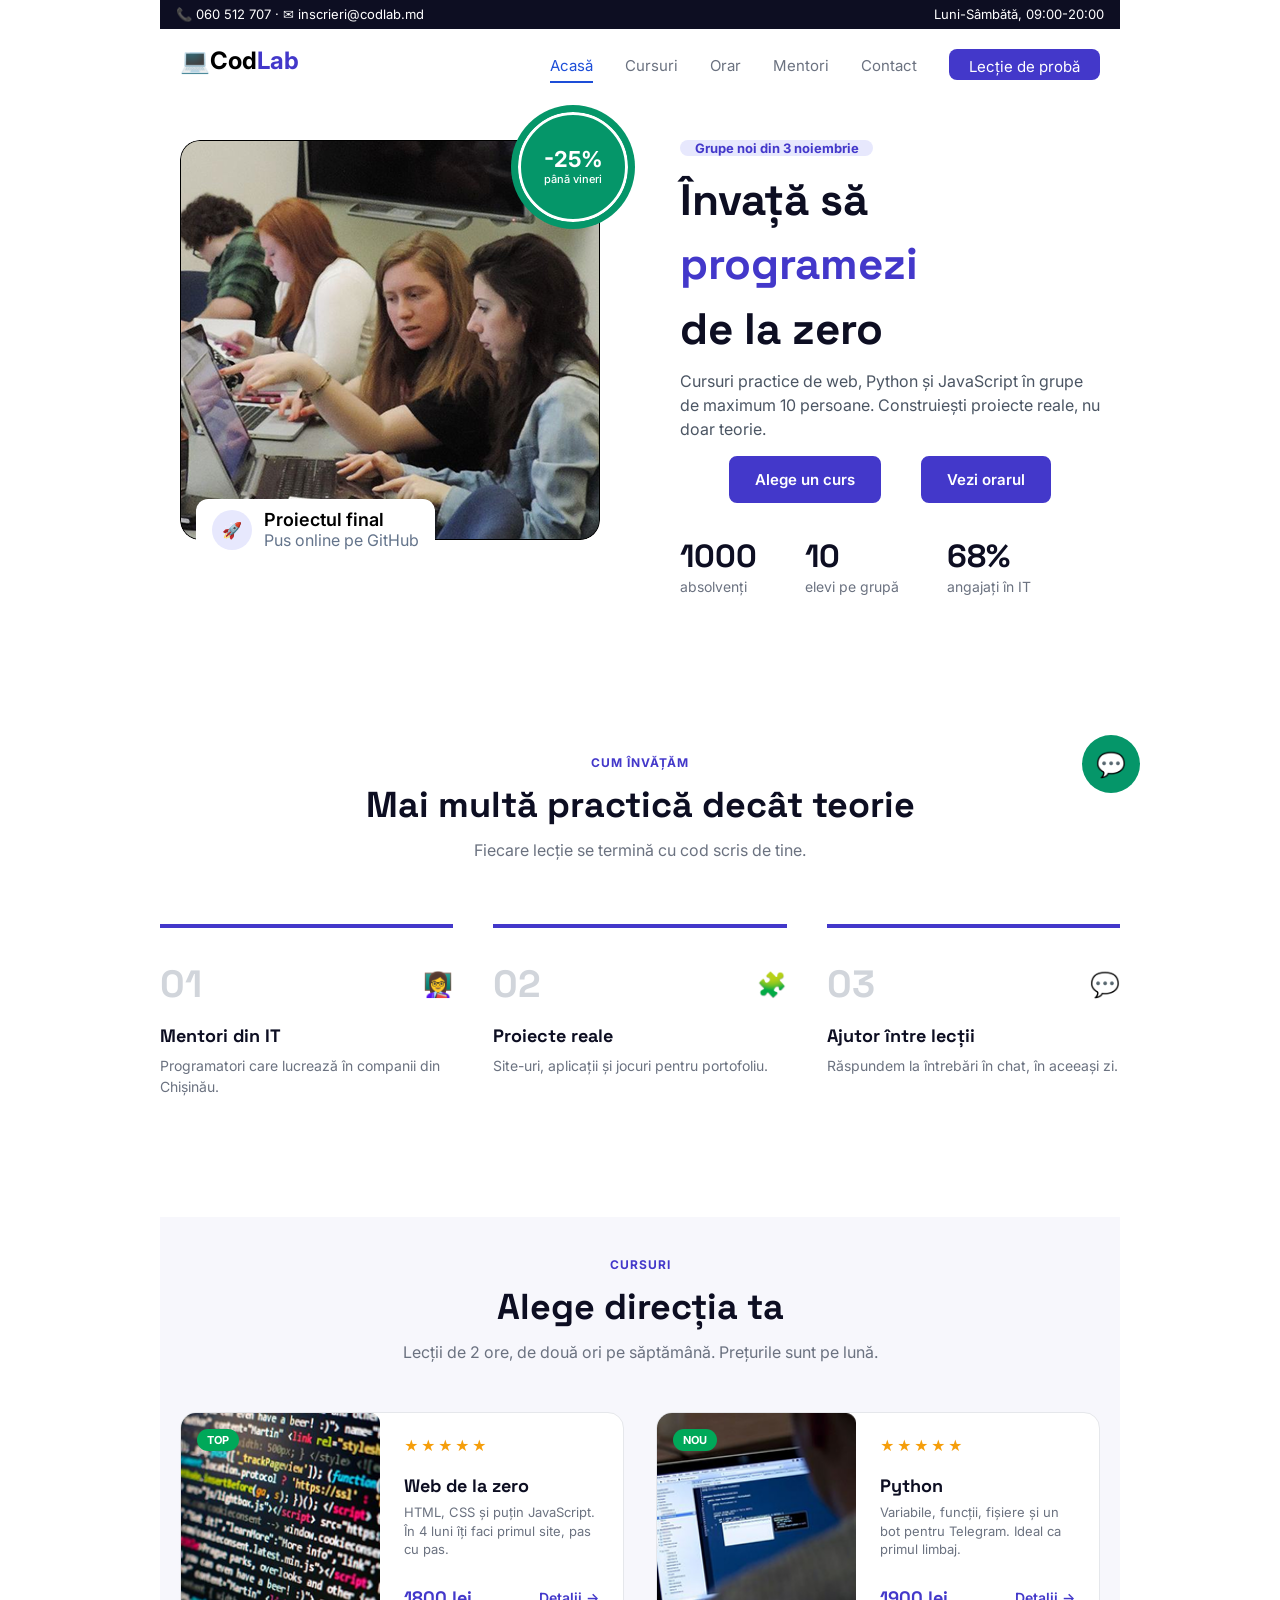
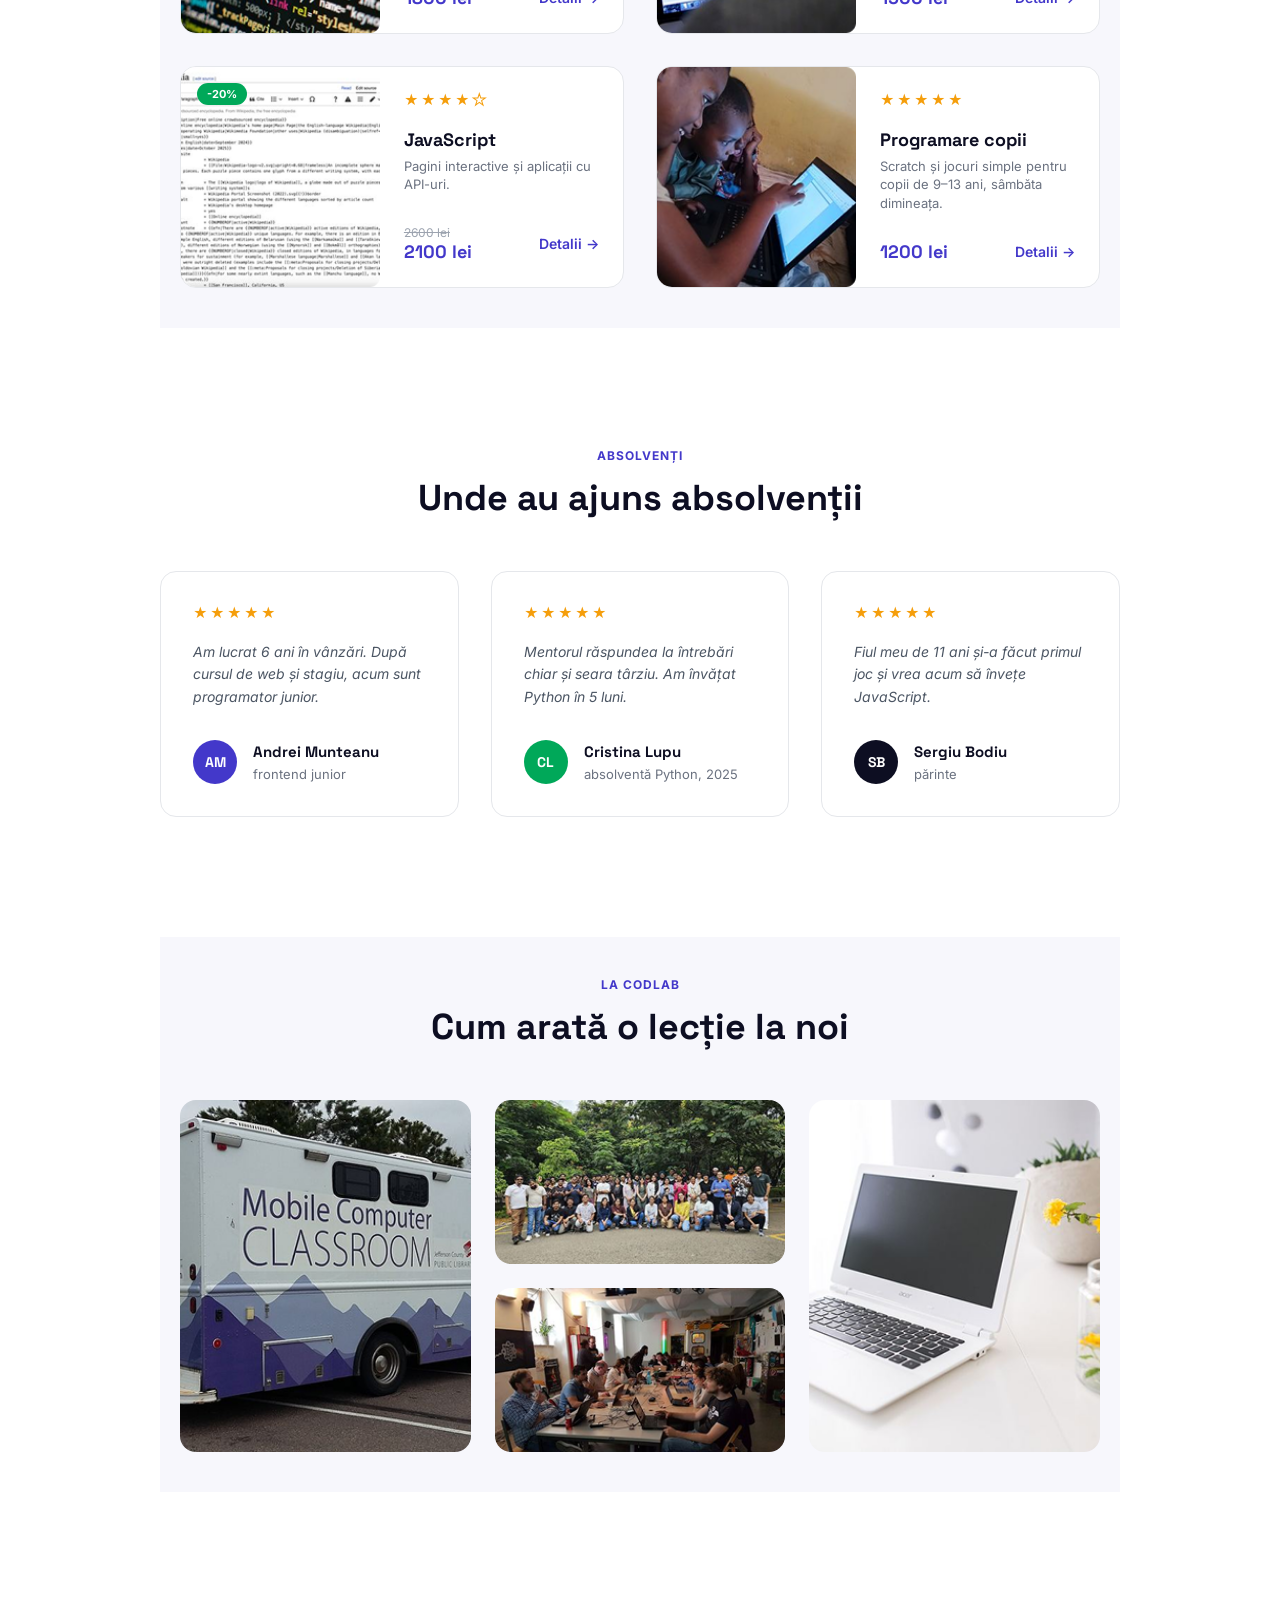
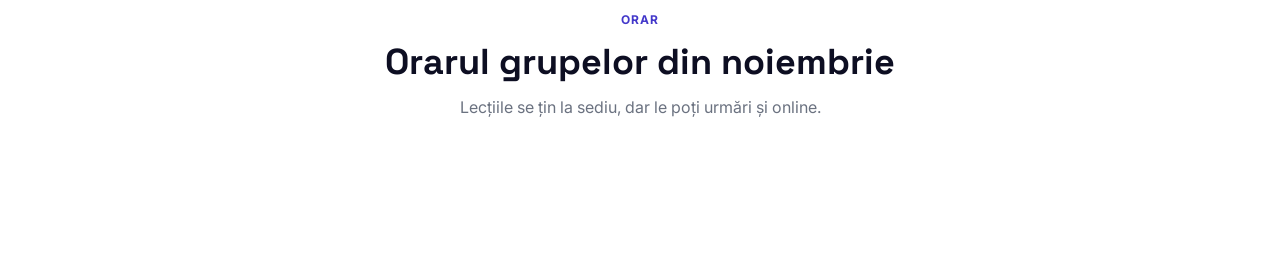
==== CodLab.html @ 455f41d4 "Adăugarea secțiunii orar și a textelor principale, stilizarea sectiunii pri atribuirea unei lățimi m" ====
<!DOCTYPE html>
<html lang="ro">

<head>
    <meta charset="UTF-8">
    <meta name="viewport" content="width=device-width, initial-scale=1.0">
    <title>CodLab</title>
    <link rel="stylesheet" href="CodLab.CSS">
    <link rel="preconnect" href="https://fonts.googleapis.com">
    <link rel="preconnect" href="https://fonts.gstatic.com" crossorigin>
    <link
        href="https://fonts.googleapis.com/css2?family=Inter:ital,opsz,wght@0,14..32,100..900;1,14..32,100..900&display=swap"
        rel="stylesheet">
        <link rel="preconnect" href="https://fonts.googleapis.com">
<link rel="preconnect" href="https://fonts.gstatic.com" crossorigin>
<link href="https://fonts.googleapis.com/css2?family=Inter:ital,opsz,wght@0,14..32,100..900;1,14..32,100..900&family=Space+Grotesk:wght@300..700&display=swap" rel="stylesheet">
</head>

<body>
    <header calss="container">
        <div class="contacts">
            <p> 📞 060 512 707 · ✉ inscrieri@codlab.md </p>
            <p> Luni-Sâmbătă, 09:00-20:00</p>
        </div>
        <nav class="navigation container">
            <h1 class="logo-text">💻Cod<span class="logo-text2">Lab</span></h1>
            <ul class="nav-bar-ul">
                <li><a href="Acast.html" class="active">Acasă</a></li>
                <li><a href="Cursuri.html">Cursuri</a></li>
                <li><a href="Orar.html">Orar</a></li>
                <li><a href="Mentori.html">Mentori</a></li>
                <li><a href="Contact.html">Contact</a></li>
                <li><a href="Lectie de proba.html" class="btn-lectie-proba">Lecție de probă</a></li>
            </ul>
        </nav>
    </header>
    <main>
        <section class="Anunț-pricipal">
            <div class="Anunț">
                <div class="partea-cu-poza">
                    <div class="pozitia-reducere">
                        <div class="cerc-alb">
                            <div class="reducere">
                                <h3>-25%</h3>
                                <p>până vineri</p>
                            </div>
                        </div>
                    </div>
                    <img src="Imagine-hero.png" alt="poză" class="imagine-hero">
                    <div class="proiect-final">
                        <div class="racheta">
                            <p>🚀</p>
                        </div>
                        <div>
                            <p class="ingrosare">Proiectul final</p>
                            <p class="putin-sur">Pus online pe GitHub</p>
                        </div>
                    </div>
                </div>
                <div class="Textul-anunțului">
                    <div class="grupe">
                        <p class="grnoi3">Grupe noi din 3 noiembrie</p>
                    </div>
                    <p class="invsp">Învață să</p> <p class="programezi">programezi</p><p class="invsp"> de la zero</p>
                    <p class="textmult">Cursuri practice de web, Python și JavaScript în
                        grupe de maximum 10 persoane. Construiești
                        proiecte reale, nu doar teorie.
                    </p>
                    <div class="butoane-de-înscriere">
                        <a href="Alege-un-curs.html" class="btn-curs">Alege un curs</a>
                        <a href="Vezi-orarul.html" class="btn-orar">Vezi orarul</a>
                    </div>
                    <ul class="lista-datelor">
                        <li class="absolvenți">
                            <strong>1000</strong>
                            <p>absolvenți</p>
                        </li>
                        <li class="elevi-pe-grupă">
                            <strong>10</strong>
                            <p>elevi pe grupă</p>
                        </li>
                        <li class="angajați-în-IT">
                            <strong>68%</strong>
                            <p>angajați în IT</p>
                        </li>
                    </ul>
                </div>
            </div>
        </section>
        <section class="sectiune-practica">
    <div class="continut-practica">
        <div class="icon-chat-container">
            <span class="icon-chat">💬</span>
        </div>
        
        <p class="eticheta-mica">CUM ÎNVĂȚĂM</p>
        <h2>Mai multă practică decât teorie</h2>
        <p class="subtitlu-practica">Fiecare lecție se termină cu cod scris de tine.</p>

        <div class="grid-pasi">
            <div class="card-pas">
                <div class="header-card">
                    <span class="numar-pas">01</span>
                    <span class="icon-pas">👩‍🏫</span>
                </div>
                <h3>Mentori din IT</h3>
                <p>Programatori care lucrează în companii din Chișinău.</p>
            </div>

            <div class="card-pas">
                <div class="header-card">
                    <span class="numar-pas">02</span>
                    <span class="icon-pas">🧩</span>
                </div>
                <h3>Proiecte reale</h3>
                <p>Site-uri, aplicații și jocuri pentru portofoliu.</p>
            </div>

            <div class="card-pas">
                <div class="header-card">
                    <span class="numar-pas">03</span>
                    <span class="icon-pas">💬</span>
                </div>
                <h3>Ajutor între lecții</h3>
                <p>Răspundem la întrebări în chat, în aceeași zi.</p>
            </div>
        </div>
    </div>
</section>
<section class="sectiune-cursuri">
    <div class="continut-cursuri">
        <p class="eticheta-mica">CURSURI</p>
        <h2>Alege direcția ta</h2>
        <p class="subtitlu-cursuri">Lecții de 2 ore, de două ori pe săptămână. Prețurile sunt pe lună.</p>

        <div class="grid-cursuri">
            <div class="card-curs">
                <div class="imagine-card">
                    <img src="Imagine Web de la zero.png" alt="Web de la zero">
                    <span class="badge top">TOP</span>
                </div>
                <div class="corp-card">
                    <div class="stele">★★★★★</div>
                    <h3>Web de la zero</h3>
                    <p>HTML, CSS și puțin JavaScript. În 4 luni îți faci primul site, pas cu pas.</p>
                    <div class="footer-card">
                        <span class="pret">1800 lei</span>
                        <a href="#" class="link-detalii">Detalii →</a>
                    </div>
                </div>
            </div>

            <div class="card-curs">
                <div class="imagine-card">
                    <img src="Imagine Python.png" alt="Python">
                    <span class="badge nou">NOU</span>
                </div>
                <div class="corp-card">
                    <div class="stele">★★★★★</div>
                    <h3>Python</h3>
                    <p>Variabile, funcții, fișiere și un bot pentru Telegram. Ideal ca primul limbaj.</p>
                    <div class="footer-card">
                        <span class="pret">1900 lei</span>
                        <a href="#" class="link-detalii">Detalii →</a>
                    </div>
                </div>
            </div>

            <div class="card-curs">
                <div class="imagine-card">
                    <img src="Imagine JavaScript.png" alt="JavaScript">
                    <span class="badge reducere">-20%</span>
                </div>
                <div class="corp-card">
                    <div class="stele"><span class="stea-plina">★★★★</span><span class="stea-goala">★</span></div>
                    <h3>JavaScript</h3>
                    <p>Pagini interactive și aplicații cu API-uri.</p>
                    <div class="footer-card">
                        <div class="pret-container">
                            <span class="pret-vechi">2600 lei</span>
                            <span class="pret">2100 lei</span>
                        </div>
                        <a href="#" class="link-detalii">Detalii →</a>
                    </div>
                </div>
            </div>

            <div class="card-curs">
                <div class="imagine-card">
                    <img src="Imagine Programare copii.png" alt="Programare copii">
                </div>
                <div class="corp-card">
                    <div class="stele">★★★★★</div>
                    <h3>Programare copii</h3>
                    <p>Scratch și jocuri simple pentru copii de 9–13 ani, sâmbăta dimineața.</p>
                    <div class="footer-card">
                        <span class="pret">1200 lei</span>
                        <a href="#" class="link-detalii">Detalii →</a>
                    </div>
                </div>
            </div>
        </div>
    </div>
</section>
<section class="sectiune-marturii">
    <div class="continut-marturii">
        <p class="eticheta-mica">ABSOLVENȚI</p>
        <h2>Unde au ajuns absolvenții</h2>

        <div class="grid-marturii">
            <div class="card-marturie">
                <div class="stele">★★★★★</div>
                <p class="text-marturie">Am lucrat 6 ani în vânzări. După cursul de web și stagiu, acum sunt programator junior.</p>
                <div class="autor-marturie">
                    <div class="avatar am">AM</div>
                    <div class="detalii-autor">
                        <h4>Andrei Munteanu</h4>
                        <span>frontend junior</span>
                    </div>
                </div>
            </div>

            <div class="card-marturie">
                <div class="stele">★★★★★</div>
                <p class="text-marturie">Mentorul răspundea la întrebări chiar și seara târziu. Am învățat Python în 5 luni.</p>
                <div class="autor-marturie">
                    <div class="avatar cl">CL</div>
                    <div class="detalii-autor">
                        <h4>Cristina Lupu</h4>
                        <span>absolventă Python, 2025</span>
                    </div>
                </div>
            </div>

            <div class="card-marturie">
                <div class="stele">★★★★★</div>
                <p class="text-marturie">Fiul meu de 11 ani și-a făcut primul joc și vrea acum să învețe JavaScript.</p>
                <div class="autor-marturie">
                    <div class="avatar sb">SB</div>
                    <div class="detalii-autor">
                        <h4>Sergiu Bodiu</h4>
                        <span>părinte</span>
                    </div>
                </div>
            </div>
        </div>
    </div>
</section>

        <section class="sectiune-galerie">
            <div class="continut-galerie">
                <p class="eticheta-mica">LA CODLAB</p>
                <h2>Cum arată o lecție la noi</h2>
                <div class="grid-galerie">
                    <div class="coloana-stanga">
                        <img src="Imagine înaltă 1x2.png" alt="Lecție la CodLab">
                    </div>

                    <div class="coloana-centru">
                        <img src="Imagine 1x1 de jos.png" alt="Elevi la curs">
                        <img src="Imagine 1x1.png" alt="Grup la CodLab">
                    </div>

                    <div class="coloana-dreapta">
                        <img src="Imagine înaltă 1x2 din dreapta.png" alt="Laptop la curs">
                    </div>

                </div>
            </div>
        </section>
<section id="orar" class="sectiune-orar">
            <div class="continut-orar">
                <p class="eticheta-mica">ORAR</p>
                <h2>Orarul grupelor din noiembrie</h2>
                <p class="subtitlu-orar">Lecțiile se țin la sediu, dar le poți urmări și online.</p>

            </div>
        </section>

    </main>
    <footer>

    </footer>
</body>

</html>
---- CodLab.CSS ----
* {
    margin: 0;
    padding: 0;
    box-sizing: border-box;
}

body {
    font-family: 'Inter', sans-serif;
    max-width: 960px;
    margin: 0 auto;
}

.contacts {
    display: flex;
    gap: 20px;
    justify-content: space-between;
    align-items: center;
    background-color: #0d0e22;
    color: #fff;
    padding: 8px 16px;
    width: 100%;
    font-family: Inter;
    font-weight: 400;
    font-style: Regular;
    font-size: 13px;
    line-height: 100%;
    letter-spacing: 0%;
}

.navigation {
    padding: 20px;
    display: flex;
    justify-content: space-between;
    width: 960;
    height: 76;
    top: 36px;
    background-color: #ffffff;

}

.logo-text {
    font-weight: 700;
    font-style: Bold;
    font-size: 24px;
    line-height: 100%;
    letter-spacing: 0%;
}

.logo-text2 {
    color: #4338CA;
}

.nav-bar-ul {
    display: flex;
    align-items: center;
    list-style: none;
    gap: 32px;
}

.nav-bar-ul a {
    text-decoration: none;
    color: #6B7280;
    position: relative;
    padding-bottom: 6px;
    font-weight: 400;
    font-style: Regular;
    font-size: 15px;
    line-height: 100%;
    letter-spacing: 0%;

}

.active {
text-decoration: underline 2px solid #1D4ED8 !important;
text-underline-offset: 10px; 
color: #1D4ED8 !important;
}

.btn-lectie-proba {
    background-color: #4338CA;
    color: #ffffff !important;
    text-decoration: none;
    font-family: 'Inter', sans-serif;
    font-weight: 500;
    font-size: 15px;
    padding: 10px 20px;
    border-radius: 8px;
    display: inline-block;
}

.btn-lectie-proba:hover {
    background-color: #ffffff;
    color: #4338CA !important;
}

.Anunț {
    display: flex;
    justify-content: center;
    gap: 80px;
    padding: 40px 20px;
}

.partea-cu-poza {
position: relative;
    width: 420px;
    height: 400px;
    flex-shrink: 0;
}

.imagine-hero {
    width: 100%;
    height: 100%;
    object-fit: cover;
    border-radius: 20px;
    display: block;
}

.pozitia-reducere {
position: absolute;
    top: -35px;
    right: -35px;
    width: 124px;
    height: 124px;
    display: flex;
    align-items: center;
    justify-content: center;
    z-index: 10;
    background-color: #059669;
    border-radius: 50%;
}

.cerc-alb {
    width: 110px;
    height: 110px;
    background-color: #059669;
    border-radius: 50%;
    border: 3px solid #ffffff;
    outline: 2px solid #059669;
    display: flex;
    align-items: center;
    justify-content: center;
}

.reducere {
    text-align: center;
    color: #ffffff;
}

.reducere h3 {
    font-size: 22px;
    font-weight: 700;
    line-height: 1;
}

.reducere p {
    font-size: 11px;
    font-weight: 500;
    margin-top: 2px;
}


.proiect-final {
    position: absolute;
    bottom: -20px;
    left: 16px;
    background-color: #ffffff;
    padding: 10px 16px;
    border-radius: 12px;
    display: flex;
    align-items: center;
    gap: 12px;
    z-index: 10;
}
.racheta{
width: 40px;
    height: 40px;
    background-color: #E7E8FD;
    border-radius: 50%;
    display: flex;
    align-items: center;
    justify-content: center;
}
.ingrosare{
    font-size: 18px;
    font-weight: 600;
}
.putin-sur{
    font-size: 16px;
    color: #64748B;
}

.grupe{
    display: flex;
    justify-content: center;
    width: 193px;
    background-color: #E7E8FD;
    border-radius: 50px;
    margin-bottom: 20px;
}
.grnoi3{
    color:#4338CA;
    font-size: 13px;
    font-weight: 700;
}

.invsp{
    font-family: 'Space Grotesk', sans-serif;
    font-size: 44px;
    font-weight: 700;
    line-height: 1.1;
    color: #0d0e22;
    margin-bottom: 16px;
}
.programezi{
    font-family: 'Space Grotesk', sans-serif;
    font-size: 44px;
    font-weight: 700;
    line-height: 1.1;
    color: #4338CA;
    margin-bottom: 16px;
}

.textmult{
    font-family: 'Inter', sans-serif;
    font-size: 16px;
    line-height: 1.5;
    color: #4B5563;
    max-width: 480px;
    margin-bottom: 15px;
}

.butoane-de-înscriere {
    display: flex;
    justify-content: center;
    gap: 40px;
    margin-bottom: 15px;
}

.btn-curs{
    display: inline-flex;
    align-items: center;
    justify-content: center;
    padding: 12px 24px;
    border-radius: 8px;
    font-family: 'Inter', sans-serif;
    font-weight: 600;
    font-size: 15px;
    text-decoration: none;
    transition: 0.2s;
    background-color: #4338CA;
    color: #ffffff;
    border: 2px solid #4338CA;
}

.btn-curs:hover {
    background-color: #ffffff;
    color: #4338CA !important;
    border: 2px solid #4338CA !important;
}

.btn-orar{
    display: inline-flex;
    align-items: center;
    justify-content: center;
    padding: 12px 24px;
    border-radius: 8px;
    font-family: 'Inter', sans-serif;
    font-weight: 600;
    font-size: 15px;
    text-decoration: none;
    transition: 0.2s;
    background-color: #4338CA;
    color: #ffffff;
    border: 2px solid #4338CA;
}

.btn-orar:hover {
    background-color: #ffffff;
    color: #4338CA !important;
    border: 2px solid #4338CA !important;
}

.lista-datelor {
    display: flex;
    list-style: none;
    gap: 48px;
    padding: 0;
    margin-top: 36px;
}

.lista-datelor li {
    display: flex;
    flex-direction: column;
}

.lista-datelor strong {
    font-family: 'Space Grotesk', sans-serif;
    font-size: 32px;
    font-weight: 700;
    color: #0d0e22;
    line-height: 1.1;
    margin-bottom: 4px;
}

.lista-datelor p {
    font-family: 'Inter', sans-serif;
    font-size: 14px;
    color: #6B7280;
    margin: 0;
}

.sectiune-practica {
    max-width: 960px;
    margin: 80px auto;
    padding: 50px 60px;
    background-color: #ffffff;
    border-radius: 24px;
    border: 1px solid #E5E7EB;
    position: relative;
}

.continut-practica {
    text-align: center;
    position: relative;
}

.icon-chat-container {
    position: absolute;
    top: -20px;
    right: -20px;
    width: 58px;
    height: 58px;
    background-color: #059669;
    border-radius: 50%;
    display: flex;
    align-items: center;
    justify-content: center;
}

.icon-chat {
    font-size: 24px;
    color: #ffffff;
}

.eticheta-mica {
    font-family: 'Inter', sans-serif;
    font-size: 12px;
    font-weight: 700;
    color: #4338CA;
    letter-spacing: 1px;
    margin-bottom: 12px;
}

.sectiune-practica h2 {
    font-family: 'Space Grotesk', sans-serif;
    font-size: 36px;
    font-weight: 700;
    color: #0D0E22;
    margin-bottom: 12px;
    
}

.sectiune-practica {
    max-width: 960px;
    margin: 80px auto;
    padding: 40px 0;
    background-color: transparent;
    border: none;
    box-shadow: none;
    position: relative;
}

.grid-pasi {
    display: grid;
    grid-template-columns: repeat(3, 1fr);
    gap: 40px;
    text-align: left;
}

.card-pas {
    display: flex;
    flex-direction: column;
}

.header-card {
    display: flex;
    align-items: center;
    justify-content: space-between;
    margin-bottom: 16px;
    border-top: 2px solid #4338CA;
    padding-top: 20px;
}

.numar-pas {
    font-family: 'Space Grotesk', sans-serif;
    font-size: 38px;
    font-weight: 700;
    color: #D1D5DB;
}

.icon-pas {
    font-size: 24px;
}

.card-pas h3 {
    font-family: 'Space Grotesk', sans-serif;
    font-size: 18px;
    font-weight: 700;
    color: #0D0E22;
    margin-bottom: 8px;
}

.card-pas p {
    font-family: 'Inter', sans-serif;
    font-size: 14px;
    line-height: 1.5;
    color: #6B7280;
    margin: 0;
}

.subtitlu-practica {
    font-family: 'Inter', sans-serif;
    font-size: 16px;
    color: #6B7280;
    margin-bottom: 64px;
}

.header-card {
    display: flex;
    align-items: center;
    justify-content: space-between;
    margin-bottom: 16px;
    border-top: 4px solid #4338CA;
    padding-top: 32px;
}

.sectiune-cursuri {
    max-width: 960px;
    margin: 80px auto;
    padding: 40px 0;
    background-color: #F7F7FC;
}

.continut-cursuri {
    text-align: center;
}

.eticheta-mica {
    font-family: 'Inter', sans-serif;
    font-size: 12px;
    font-weight: 700;
    color: #4338CA;
    letter-spacing: 1px;
    margin-bottom: 12px;
}

.sectiune-cursuri h2 {
    font-family: 'Space Grotesk', sans-serif;
    font-size: 36px;
    font-weight: 700;
    color: #0D0E22;
    margin-bottom: 12px;
}

.subtitlu-cursuri {
    font-family: 'Inter', sans-serif;
    font-size: 16px;
    color: #6B7280;
    margin-bottom: 50px;
}

.grid-cursuri {
    display: grid;
    grid-template-columns: repeat(2, 1fr);
    gap: 32px;
    text-align: left;
    padding: 0 20px;
}

.card-curs {
    background-color: #ffffff;
    border-radius: 16px;
    border: 1px solid #E5E7EB;
    overflow: hidden;
    display: flex;
    flex-direction: row;
}

.imagine-card {
    position: relative;
    width: 45%;
    min-height: 100%;
}

.imagine-card img {
    width: 100%;
    height: 100%;
    object-fit: cover;
    display: block;
}

.badge {
    position: absolute;
    top: 16px;
    left: 16px;
    color: #ffffff;
    font-size: 11px;
    font-weight: 700;
    padding: 4px 10px;
    border-radius: 50px;
}

.badge.top,
.badge.nou,
.badge.reducere {
    background-color: #00A859;
}

.corp-card {
    padding: 24px;
    display: flex;
    flex-direction: column;
    flex: 1;
    justify-content: space-between;
}

.stele {
    color: #F59E0B;
    font-size: 13px;
    margin-bottom: 6px;
    letter-spacing: 2px;
}

.stea-plina {
    color: #F59E0B;
}

.stea-goala {
    color: #D1D5DB;
    color: transparent;
    -webkit-text-stroke: 1px #F59E0B;
}

.card-curs h3 {
    font-family: 'Space Grotesk', sans-serif;
    font-size: 18px;
    font-weight: 700;
    color: #0D0E22;
    margin-bottom: 6px;
}

.card-curs p {
    font-family: 'Inter', sans-serif;
    font-size: 13px;
    line-height: 1.4;
    color: #6B7280;
    margin-bottom: 16px;
}

.footer-card {
    display: flex;
    align-items: center;
    justify-content: space-between;
    margin-top: auto;
}

.pret {
    font-family: 'Space Grotesk', sans-serif;
    font-size: 18px;
    font-weight: 700;
    color: #4338CA;
}

.pret-container {
    display: flex;
    flex-direction: column;
}

.pret-vechi {
    font-family: 'Inter', sans-serif;
    font-size: 12px;
    color: #9CA3AF;
    text-decoration: line-through;
}

.link-detalii {
    font-family: 'Inter', sans-serif;
    font-size: 14px;
    font-weight: 600;
    color: #4338CA;
    text-decoration: none;
    transition: 0.2s;
}

.link-detalii:hover {
    text-decoration: underline;
}

.sectiune-marturii {
    max-width: 960px;
    margin: 80px auto;
    padding: 40px 0;
}
.continut-marturii {
    text-align: center;
}

.eticheta-mica {
    font-family: 'Inter', sans-serif;
    font-size: 12px;
    font-weight: 700;
    color: #4338CA;
    letter-spacing: 1px;
    margin-bottom: 12px;
}

.sectiune-marturii h2 {
    font-family: 'Space Grotesk', sans-serif;
    font-size: 36px;
    font-weight: 700;
    color: #0D0E22;
    margin-bottom: 50px;
}

.grid-marturii {
    display: grid;
    grid-template-columns: repeat(3, 1fr);
    gap: 32px;
    text-align: left;
}

.card-marturie {
    background-color: #ffffff;
    border-radius: 16px;
    border: 1px solid #E5E7EB;
    padding: 32px;
    display: flex;
    flex-direction: column;
    justify-content: space-between;
}

.stele {
    font-size: 14px;
    margin-bottom: 20px;
    letter-spacing: 2px;
}

.text-marturie {
    font-family: 'Inter', sans-serif;
    font-size: 14px;
    line-height: 1.6;
    color: #4B5563;
    font-style: italic;
    margin-bottom: 32px;
    flex: 1;
}

.autor-marturie {
    display: flex;
    align-items: center;
    gap: 16px;
}

.avatar {
    width: 44px;
    height: 44px;
    border-radius: 50%;
    display: flex;
    align-items: center;
    justify-content: center;
    color: #ffffff;
    font-family: 'Space Grotesk', sans-serif;
    font-weight: 700;
    font-size: 14px;
}

.avatar.am {
    background-color: #4338CA;
}

.avatar.cl {
    background-color: #00A859;
}

.avatar.sb {
    background-color: #0D0E22;
}

.detalii-autor h4 {
    font-family: 'Space Grotesk', sans-serif;
    font-size: 15px;
    font-weight: 700;
    color: #0D0E22;
    margin-bottom: 2px;
}

.detalii-autor span {
    font-family: 'Inter', sans-serif;
    font-size: 13px;
    color: #6B7280;
}

.sectiune-galerie {
    max-width: 960px;
    margin: 80px auto;
    padding: 40px 0;
    background-color: #F7F7FC;
}

.continut-galerie {
    text-align: center;
    margin: auto 20px;
}

.eticheta-mica {
    font-family: 'Inter', sans-serif;
    font-size: 12px;
    font-weight: 700;
    color: #4338CA;
    letter-spacing: 1px;
    margin-bottom: 12px;
}

.sectiune-galerie h2 {
    font-family: 'Space Grotesk', sans-serif;
    font-size: 36px;
    font-weight: 700;
    color: #0D0E22;
    margin-bottom: 50px;
}

.grid-galerie {
    display: grid;
    grid-template-columns: repeat(3, 1fr);
    gap: 24px;
}

.coloana-stanga,
.coloana-dreapta {
    display: flex;
    flex-direction: column;
}

.coloana-stanga img,
.coloana-dreapta img {
    width: 100%;
    height: 100%;
    object-fit: cover;
    border-radius: 16px;
}

.coloana-centru {
    display: flex;
    flex-direction: column;
    gap: 24px;
}

.coloana-centru img {
    width: 100%;
    object-fit: cover;
    border-radius: 16px;
}

.sectiune-orar {
    max-width: 960px;
    margin: 80px auto;
    padding: 40px 0;
}
.continut-orar {
    text-align: center;
}

.eticheta-mica {
    font-family: 'Inter', sans-serif;
    font-size: 12px;
    font-weight: 700;
    color: #4338CA;
    letter-spacing: 1px;
    margin-bottom: 12px;
}

.sectiune-orar h2 {
    font-family: 'Space Grotesk', sans-serif;
    font-size: 36px;
    font-weight: 700;
    color: #0D0E22;
    margin-bottom: 12px;
}

.subtitlu-orar {
    font-family: 'Inter', sans-serif;
    font-size: 16px;
    color: #6B7280;
    margin-bottom: 40px;
}
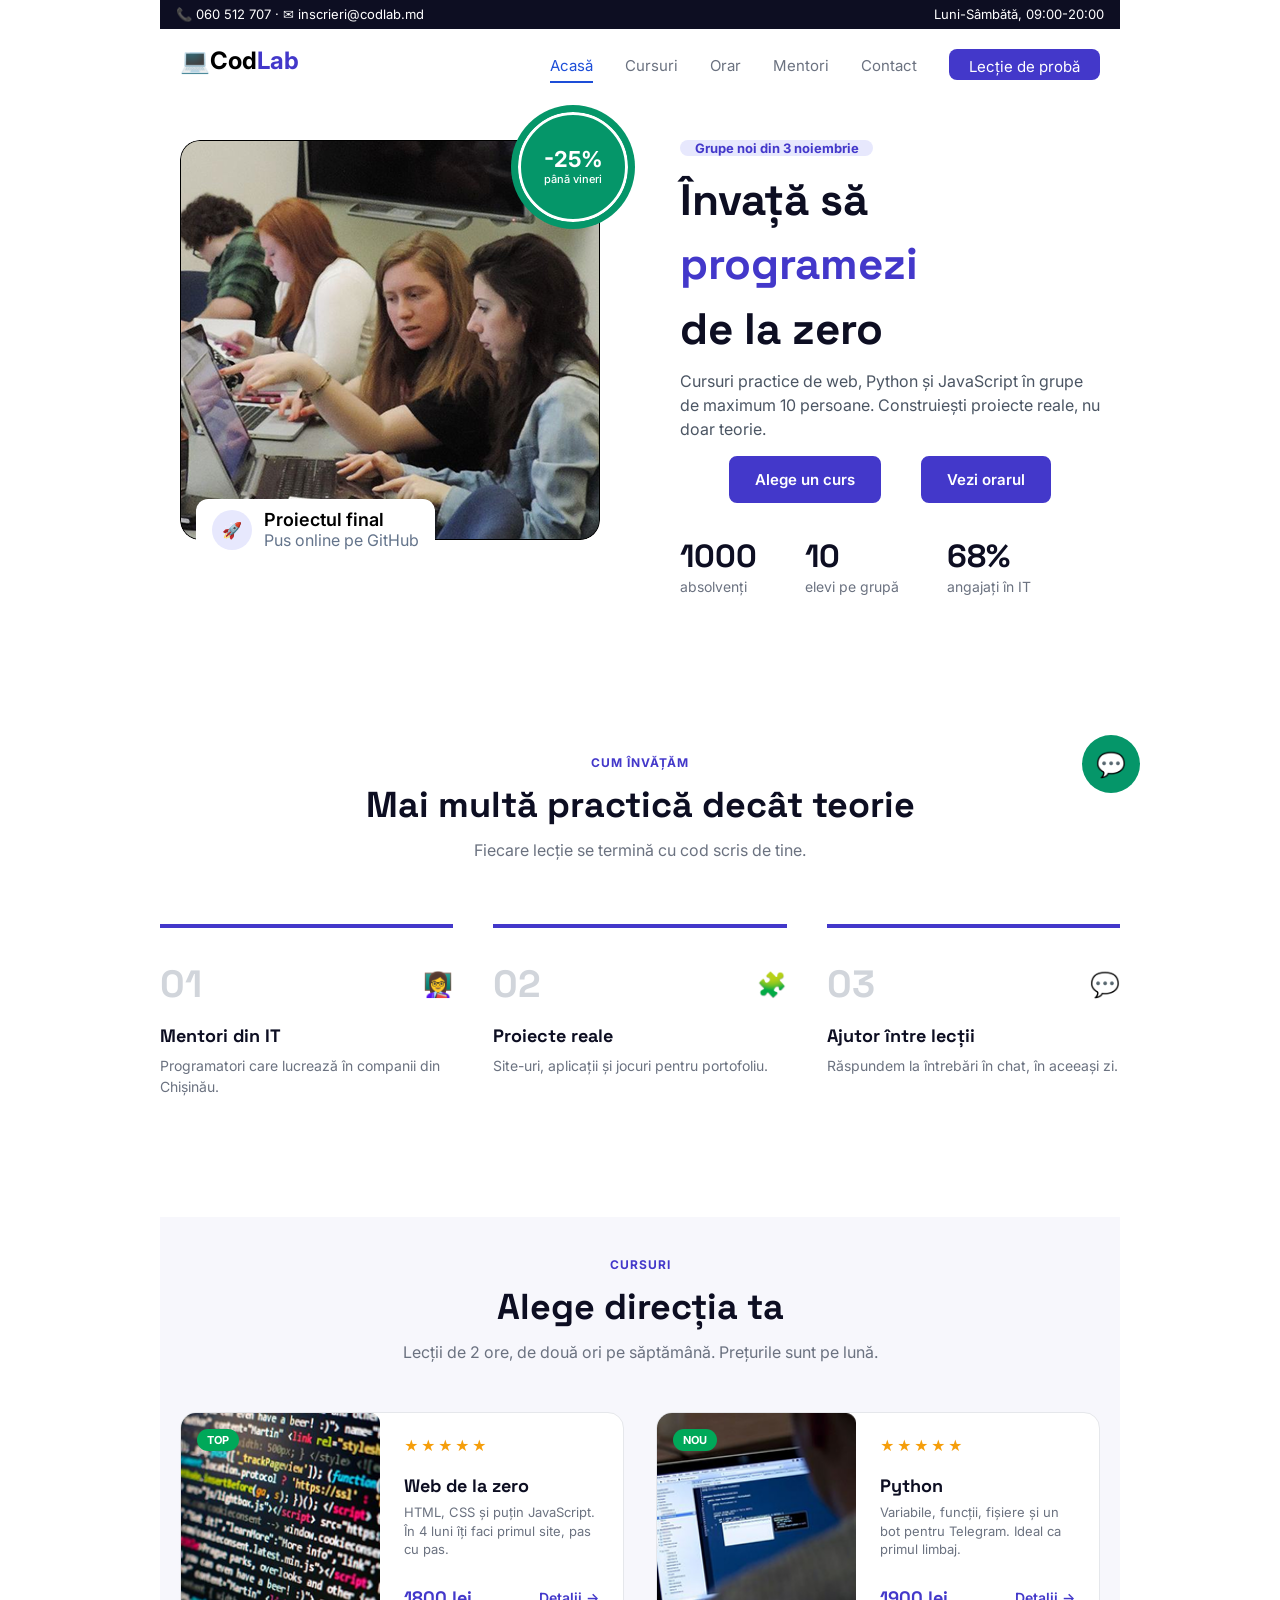
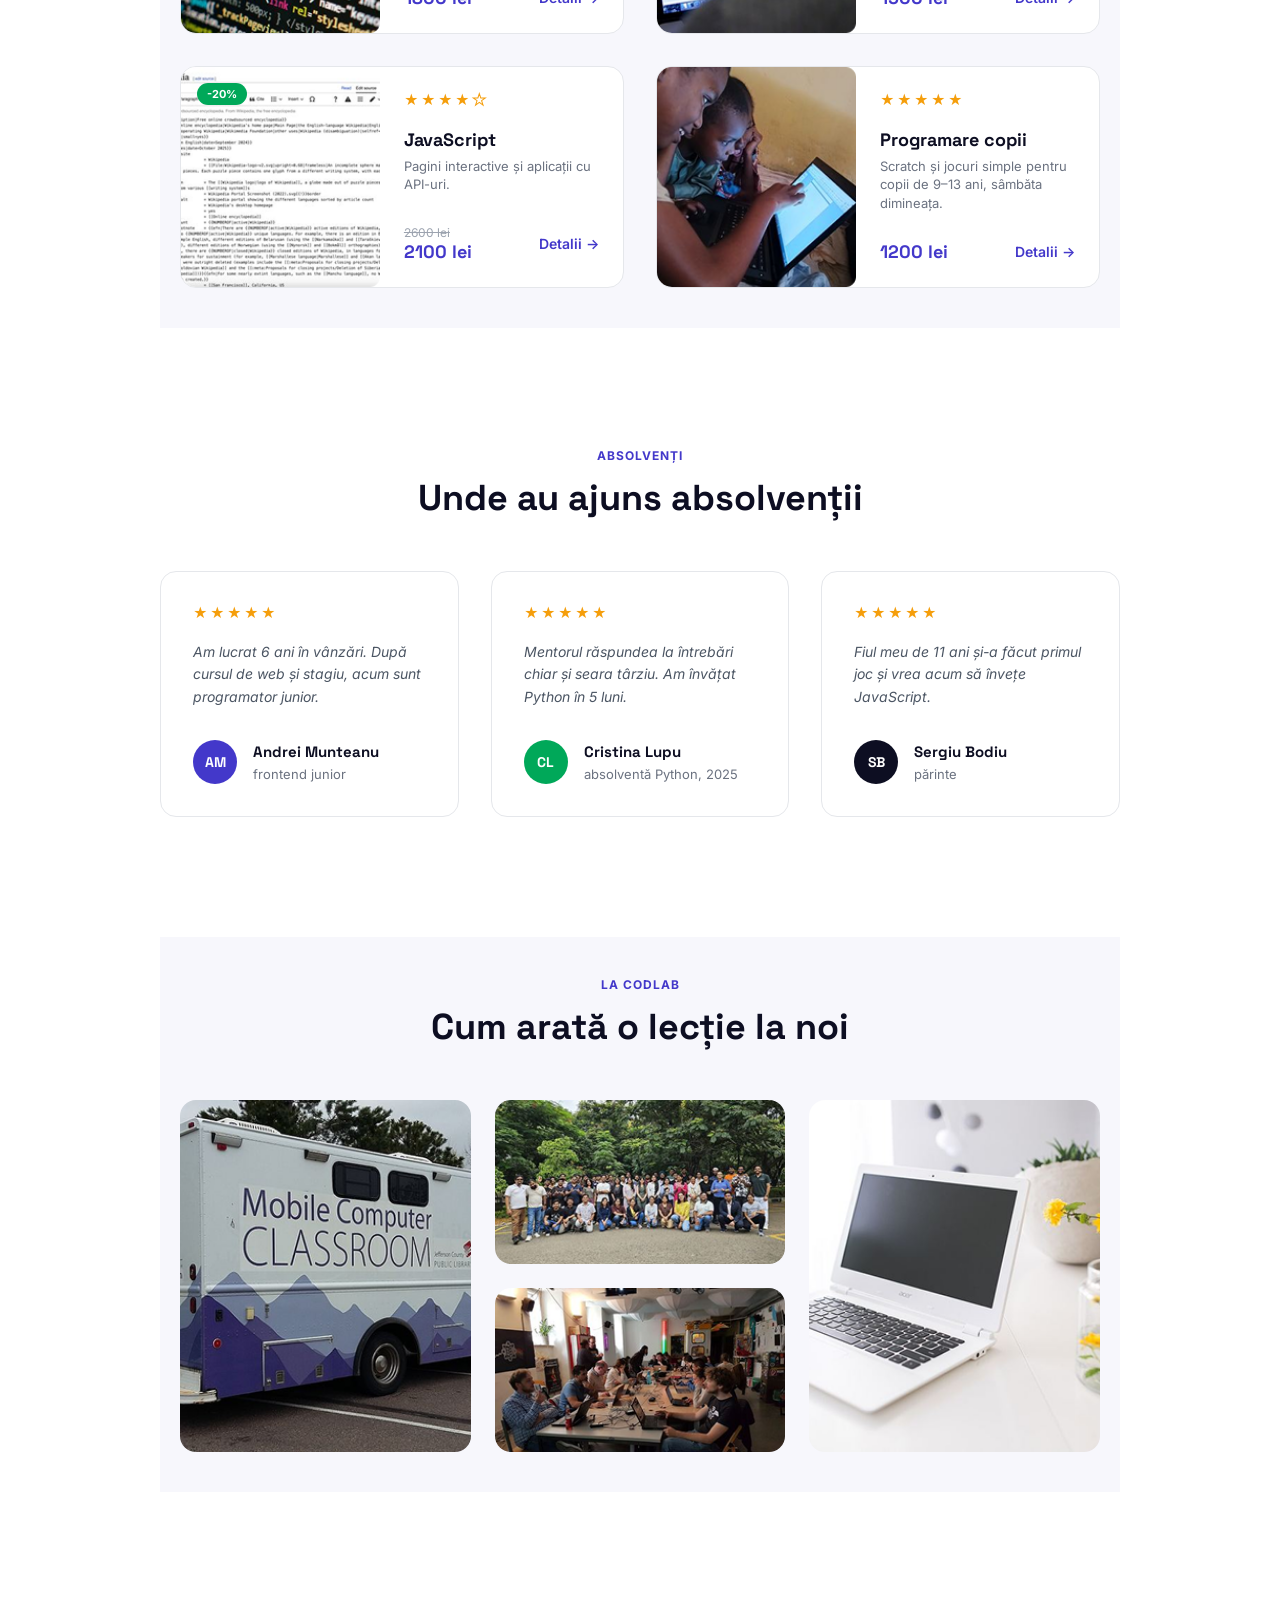
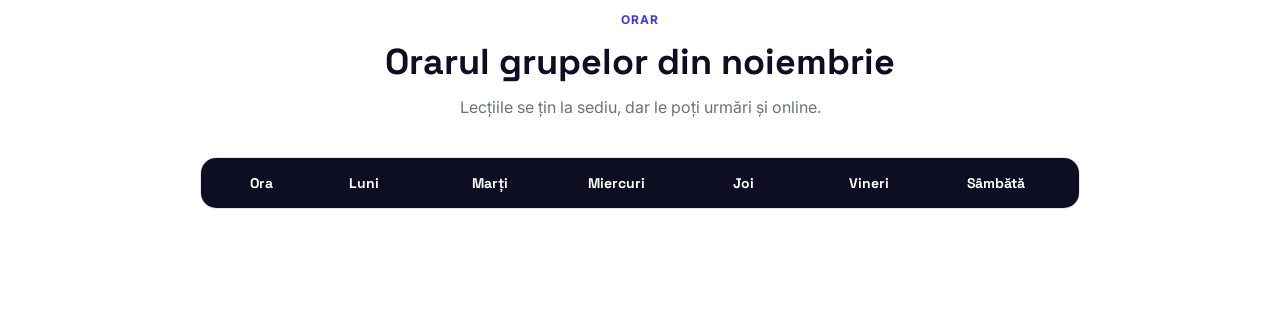
==== commit b9ac2fd5: "Crearea primei linii din tabel, cu toate Zilele, setarea lățimii tabelului, distanța marginii de sus" ====
--- a/CodLab.html
+++ b/CodLab.html
@@ -273,7 +273,16 @@
                 <p class="eticheta-mica">ORAR</p>
                 <h2>Orarul grupelor din noiembrie</h2>
                 <p class="subtitlu-orar">Lecțiile se țin la sediu, dar le poți urmări și online.</p>
-
+                <div class="tabel-orar">
+                    <div class="tabel-header">
+                        <span>Ora</span>
+                        <span>Luni</span>
+                        <span>Marți</span>
+                        <span>Miercuri</span>
+                        <span>Joi</span>
+                        <span>Vineri</span>
+                        <span>Sâmbătă</span>
+                    </div>
             </div>
         </section>
 
--- a/CodLab.CSS
+++ b/CodLab.CSS
@@ -792,4 +792,24 @@
     font-size: 16px;
     color: #6B7280;
     margin-bottom: 40px;
+}
+
+.tabel-orar {
+    width: 880px;
+    margin: 0 auto;
+    border-radius: 16px;
+    border: 1px solid #E5E7EB;
+    overflow: hidden;
+}
+
+.tabel-header {
+    display: grid;
+    grid-template-columns: 80px repeat(6, 1fr);
+    background-color: #0D0E22;
+    color: #ffffff;
+    font-family: 'Space Grotesk', sans-serif;
+    font-size: 14px;
+    font-weight: 700;
+    padding: 16px 20px;
+    align-items: center;
 }
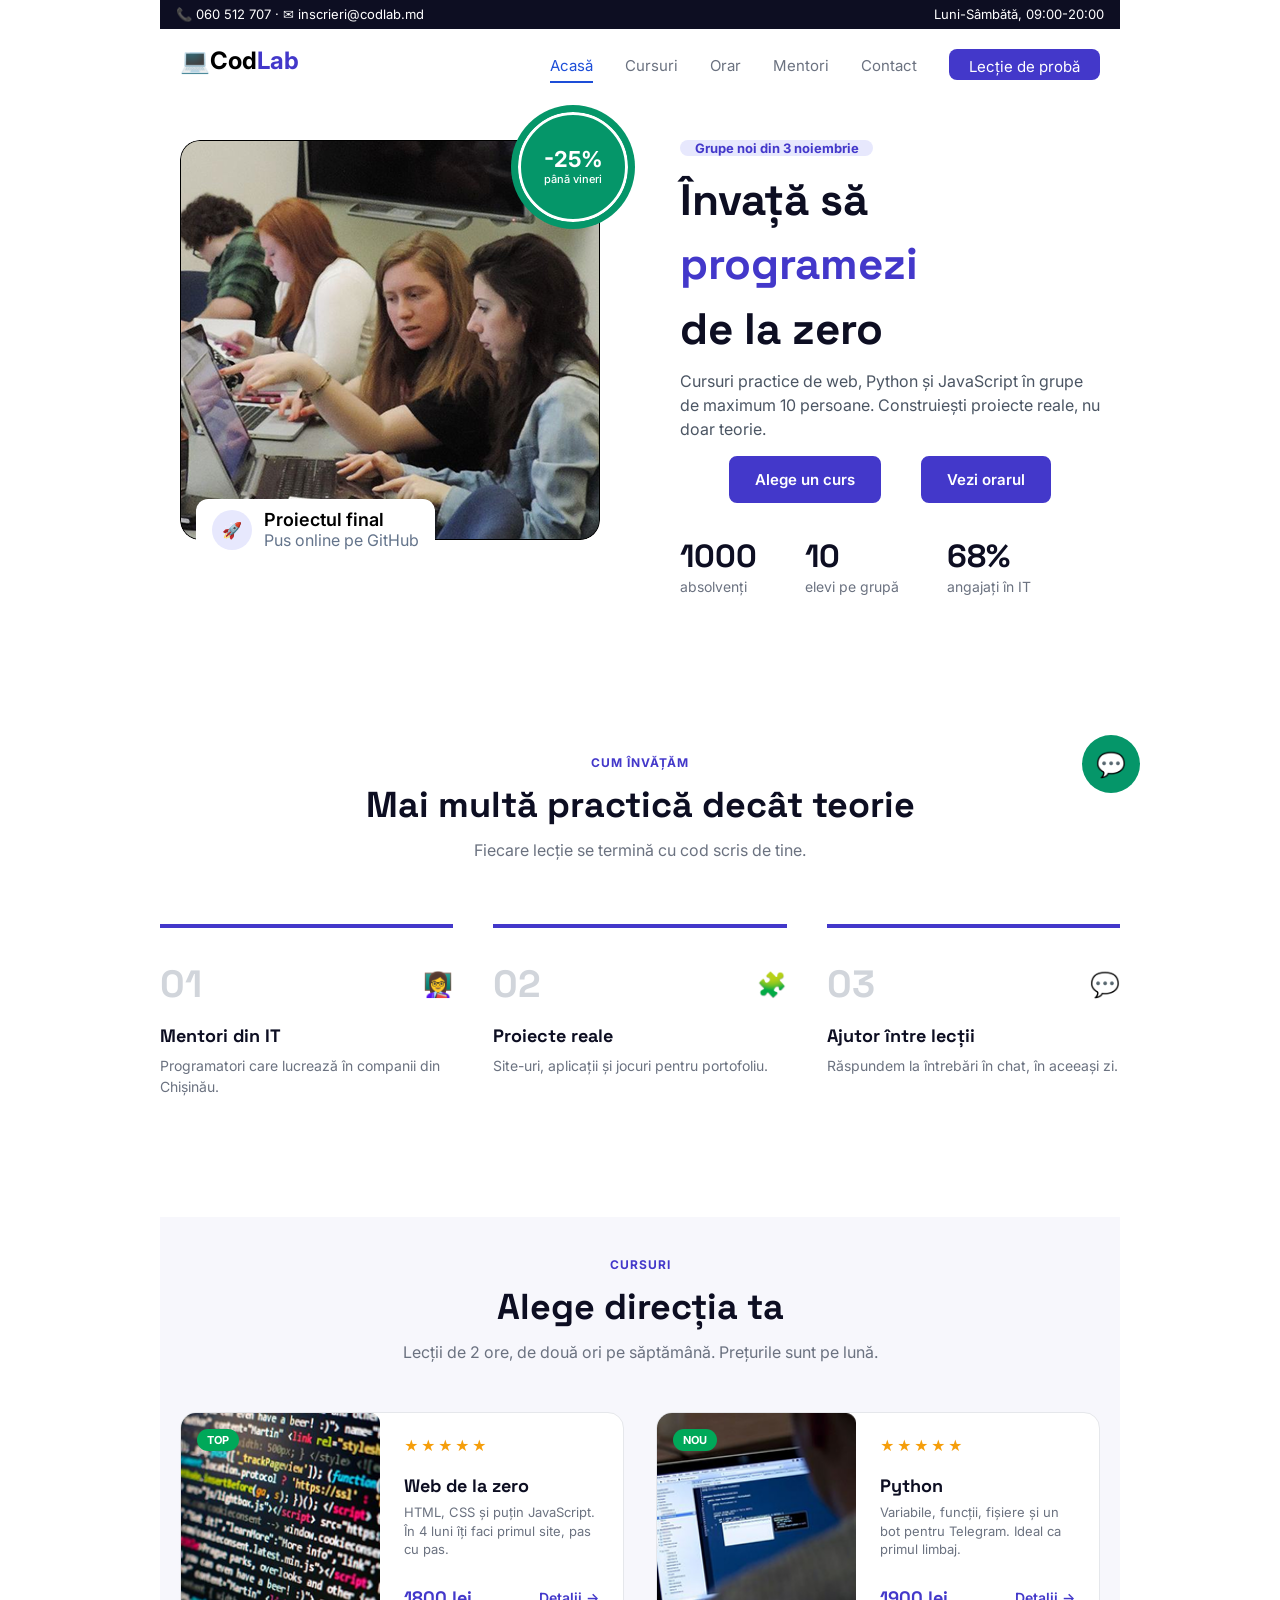
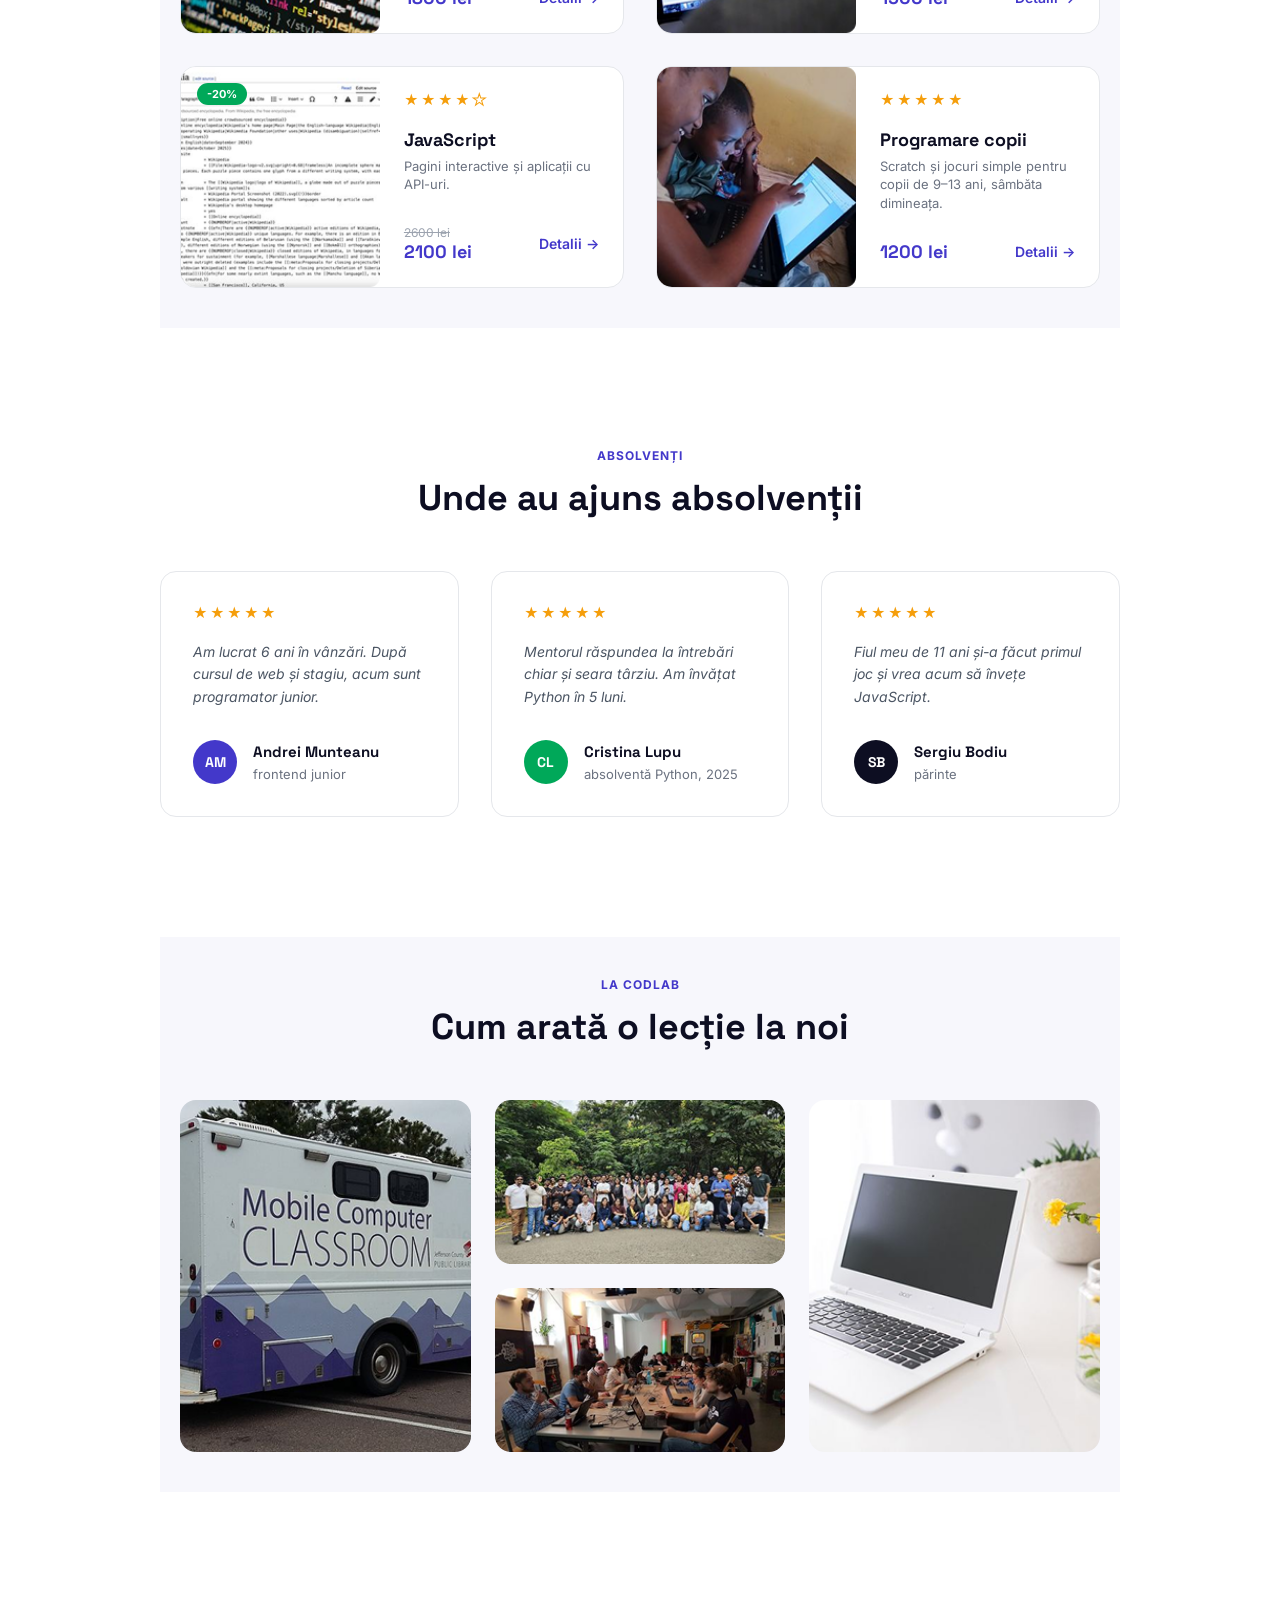
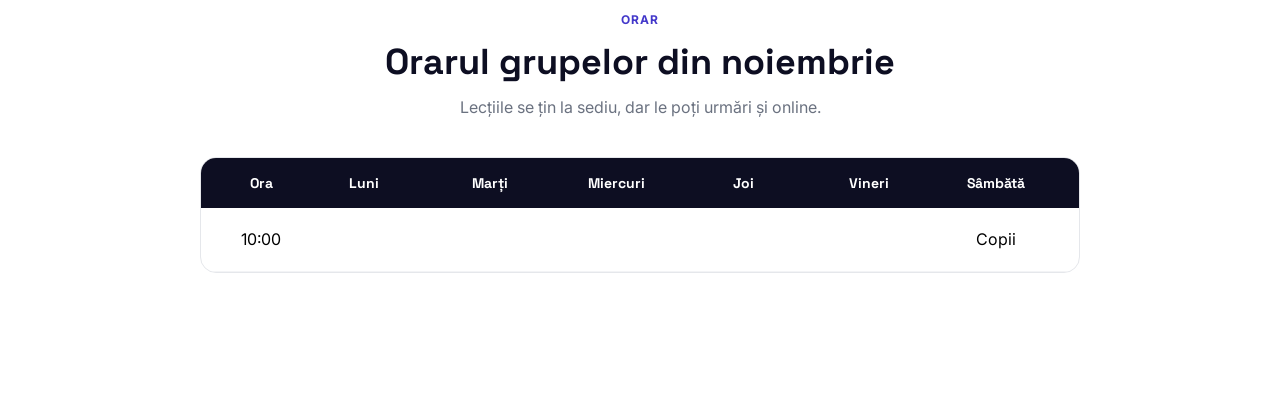
==== commit 130c068a: "Adăugarea primului rind din tabel cu caracteristici asemanatoare cum ssi parte iformativa a tabelulu" ====
--- a/CodLab.html
+++ b/CodLab.html
@@ -283,6 +283,18 @@
                         <span>Vineri</span>
                         <span>Sâmbătă</span>
                     </div>
+                    <div class="tabel-rand">
+                        <span class="ora">10:00</span>
+                        <span class="celula-goala"></span>
+                        <span class="celula-goala"></span>
+                        <span class="celula-goala"></span>
+                        <span class="celula-goala"></span>
+                        <span class="celula-goala"></span>
+                        <div class="curs-item albastru">
+                            <span class="linie-verticala"></span>
+                            <span class="nume-curs">Copii</span>
+                        </div>
+                    </div>
             </div>
         </section>
 
--- a/CodLab.CSS
+++ b/CodLab.CSS
@@ -812,4 +812,14 @@
     font-weight: 700;
     padding: 16px 20px;
     align-items: center;
+}
+
+.tabel-rand {
+    display: grid;
+    grid-template-columns: 80px repeat(6, 1fr);
+    padding: 8px 20px;
+    align-items: center;
+    border-bottom: 1px solid #F3F4F6;
+    height: 64px;
+    box-sizing: border-box;
 }
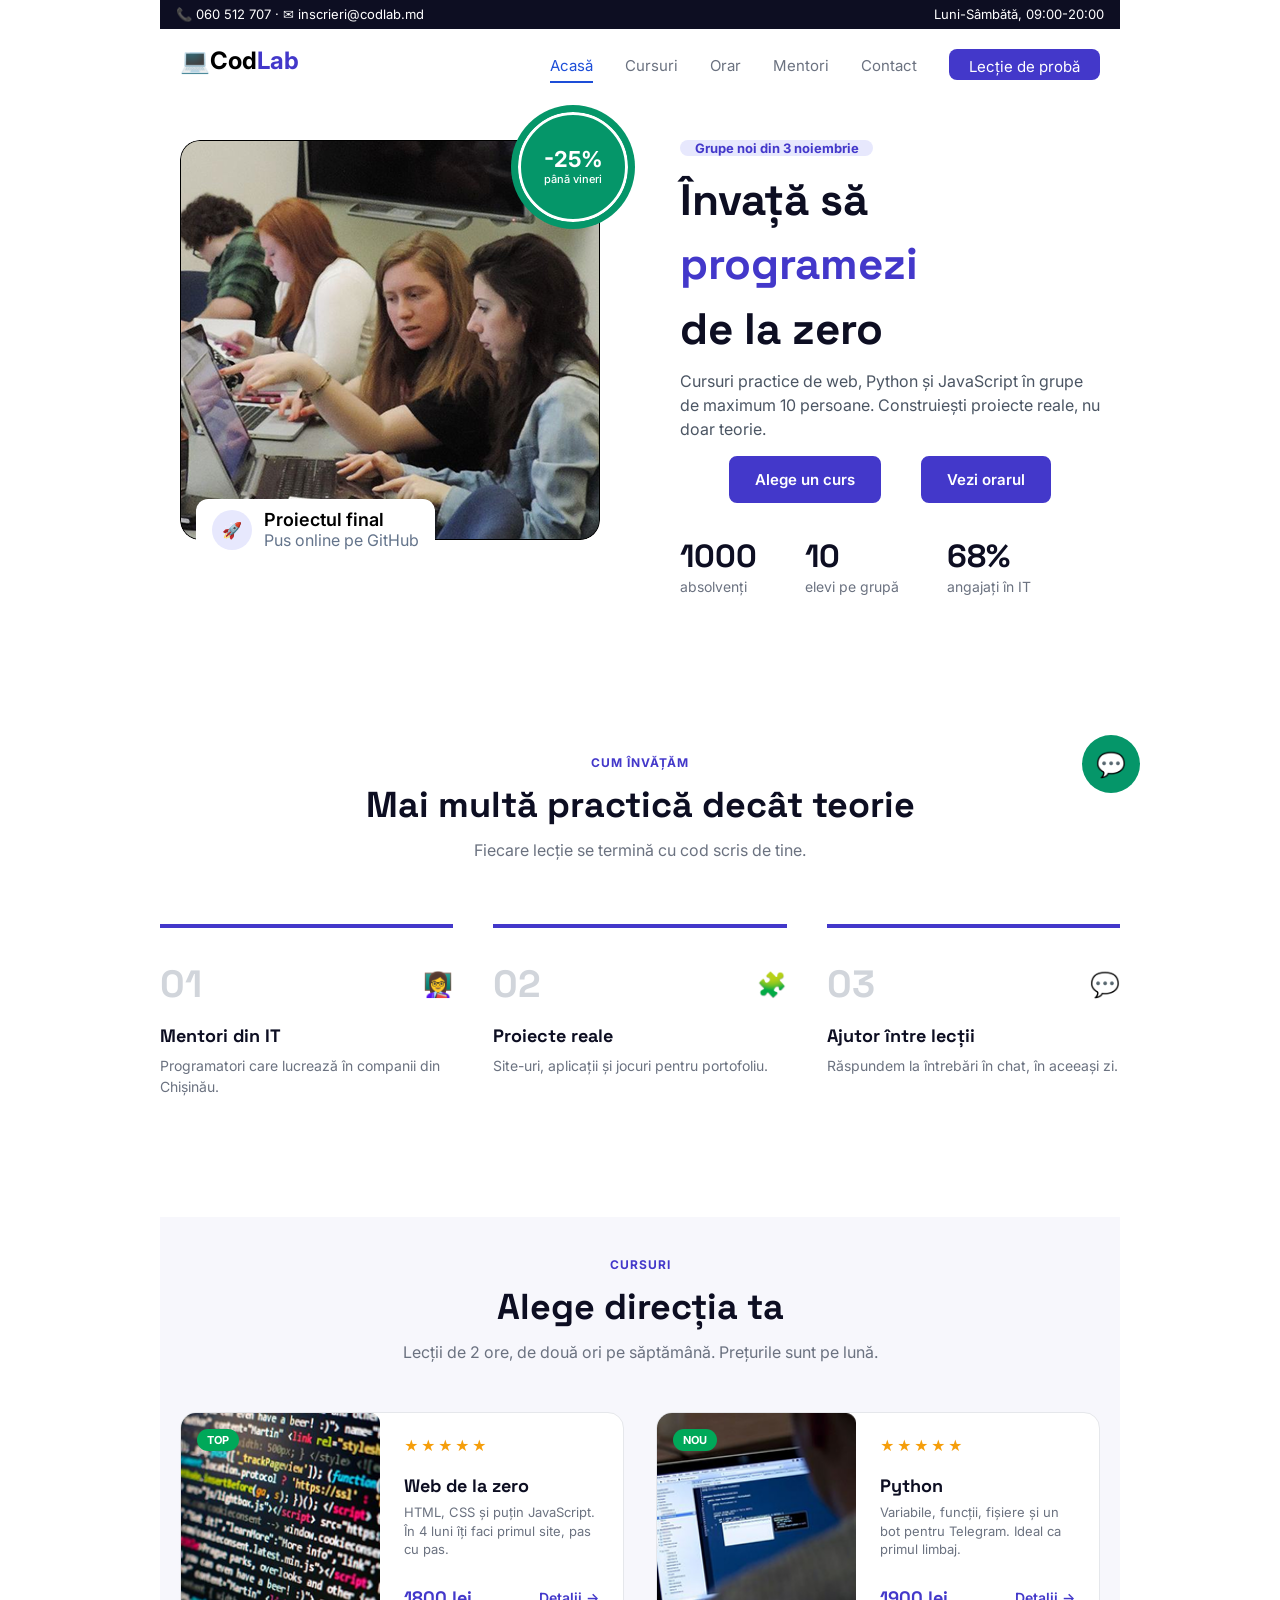
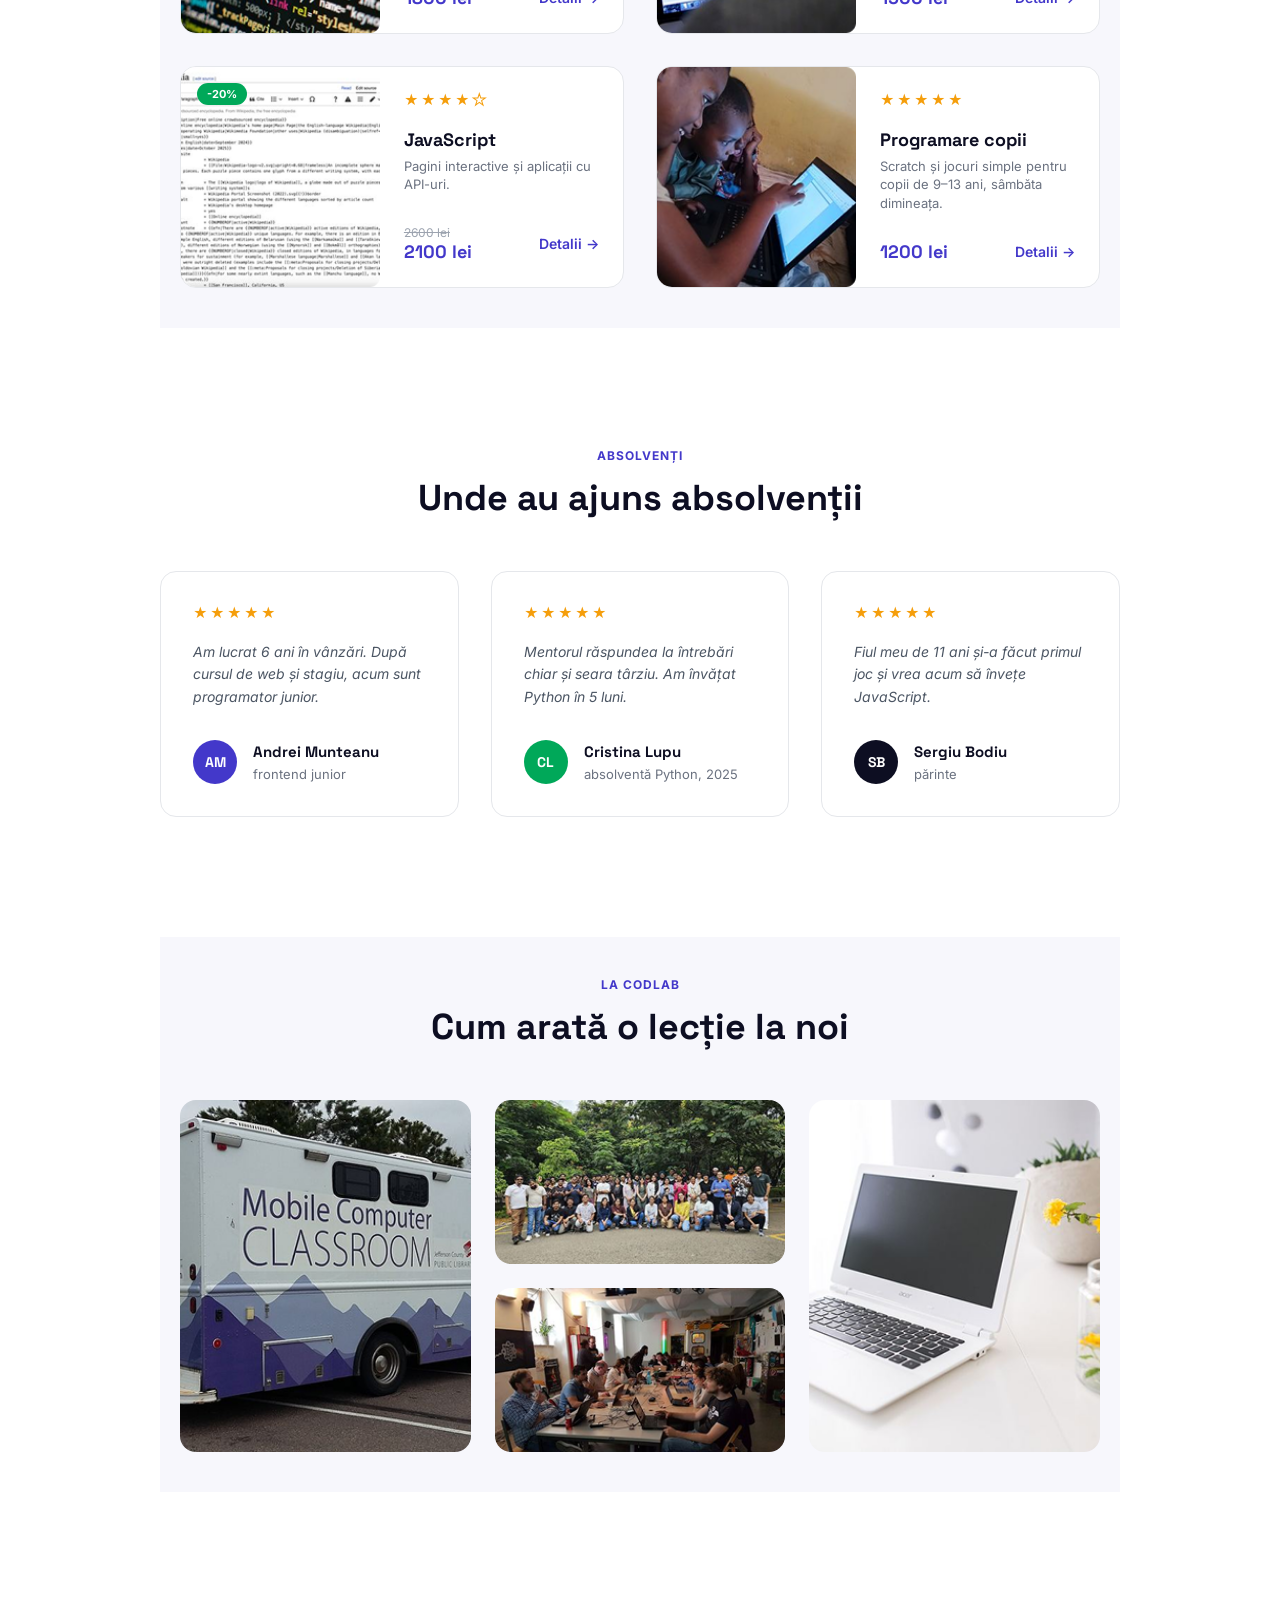
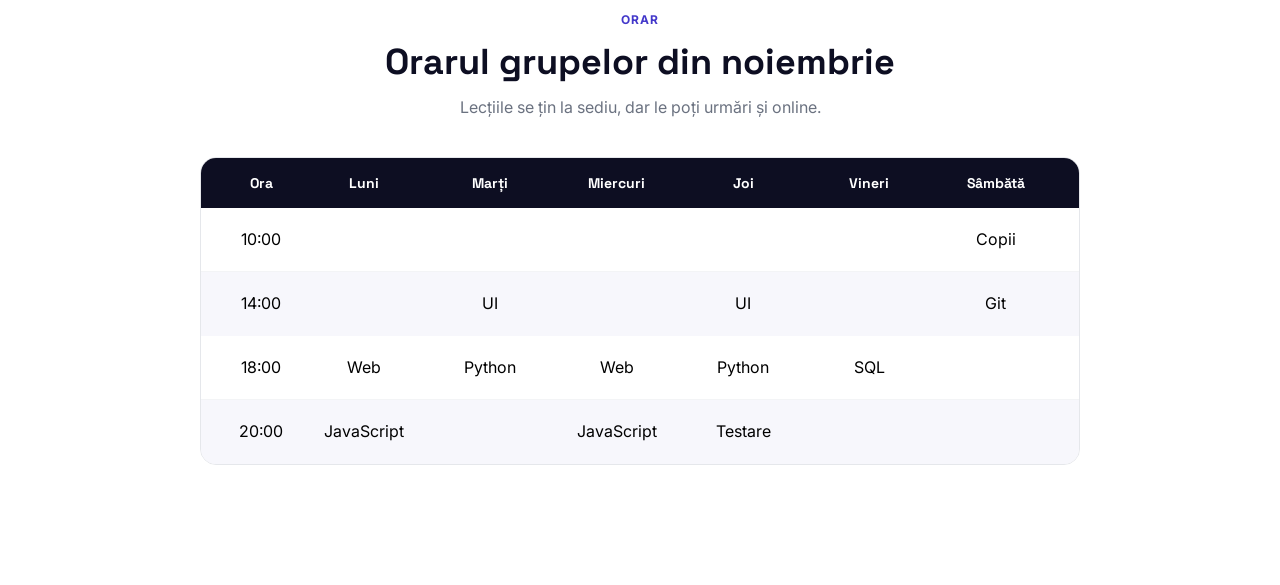
==== commit 0969f653: "Adăugarea următoarelor linii ale tabelului și stilizarea tipului 2 de linie" ====
--- a/CodLab.html
+++ b/CodLab.html
@@ -295,6 +295,67 @@
                             <span class="nume-curs">Copii</span>
                         </div>
                     </div>
+                                        <div class="tabel-rand-sur">
+                        <span class="ora">14:00</span>
+                        <span class="celula-goala"></span>
+                        <div class="curs-item albastru">
+                            <span class="linie-verticala"></span>
+                            <span class="nume-curs">UI</span>
+                        </div>
+                        <span class="celula-goala"></span>
+                        <div class="curs-item albastru">
+                            <span class="linie-verticala"></span>
+                            <span class="nume-curs">UI</span>
+                        </div>
+                        <span class="celula-goala"></span>
+                        <div class="curs-item albastru">
+                            <span class="linie-verticala"></span>
+                            <span class="nume-curs">Git</span>
+                        </div>
+                    </div>
+                    <div class="tabel-rand">
+                        <span class="ora">18:00</span>
+                        <div class="curs-item albastru">
+                            <span class="linie-verticala"></span>
+                            <span class="nume-curs">Web</span>
+                        </div>
+                        <div class="curs-item albastru">
+                            <span class="linie-verticala"></span>
+                            <span class="nume-curs">Python</span>
+                        </div>
+                        <div class="curs-item albastru">
+                            <span class="linie-verticala"></span>
+                            <span class="nume-curs">Web</span>
+                        </div>
+                        <div class="curs-item albastru">
+                            <span class="linie-verticala"></span>
+                            <span class="nume-curs">Python</span>
+                        </div>
+                        <div class="curs-item albastru">
+                            <span class="linie-verticala"></span>
+                            <span class="nume-curs">SQL</span>
+                        </div>
+                        <span class="celula-goala"></span>
+                    </div>
+
+                    <div class="tabel-rand-sur">
+                        <span class="ora">20:00</span>
+                        <div class="curs-item albastru">
+                            <span class="linie-verticala"></span>
+                            <span class="nume-curs">JavaScript</span>
+                        </div>
+                        <span class="celula-goala"></span>
+                        <div class="curs-item albastru">
+                            <span class="linie-verticala"></span>
+                            <span class="nume-curs">JavaScript</span>
+                        </div>
+                        <div class="curs-item albastru">
+                            <span class="linie-verticala"></span>
+                            <span class="nume-curs">Testare</span>
+                        </div>
+                        <span class="celula-goala"></span>
+                        <span class="celula-goala"></span>
+                    </div>
             </div>
         </section>
 
--- a/CodLab.CSS
+++ b/CodLab.CSS
@@ -822,4 +822,16 @@
     border-bottom: 1px solid #F3F4F6;
     height: 64px;
     box-sizing: border-box;
-}+}
+
+.tabel-rand-sur {
+    background-color: #F7F7FC;
+    display: grid;
+    grid-template-columns: 80px repeat(6, 1fr);
+    padding: 8px 20px;
+    align-items: center;
+    border-bottom: 1px solid #F7F7FC;
+    height: 64px;
+    box-sizing: border-box;
+}
+
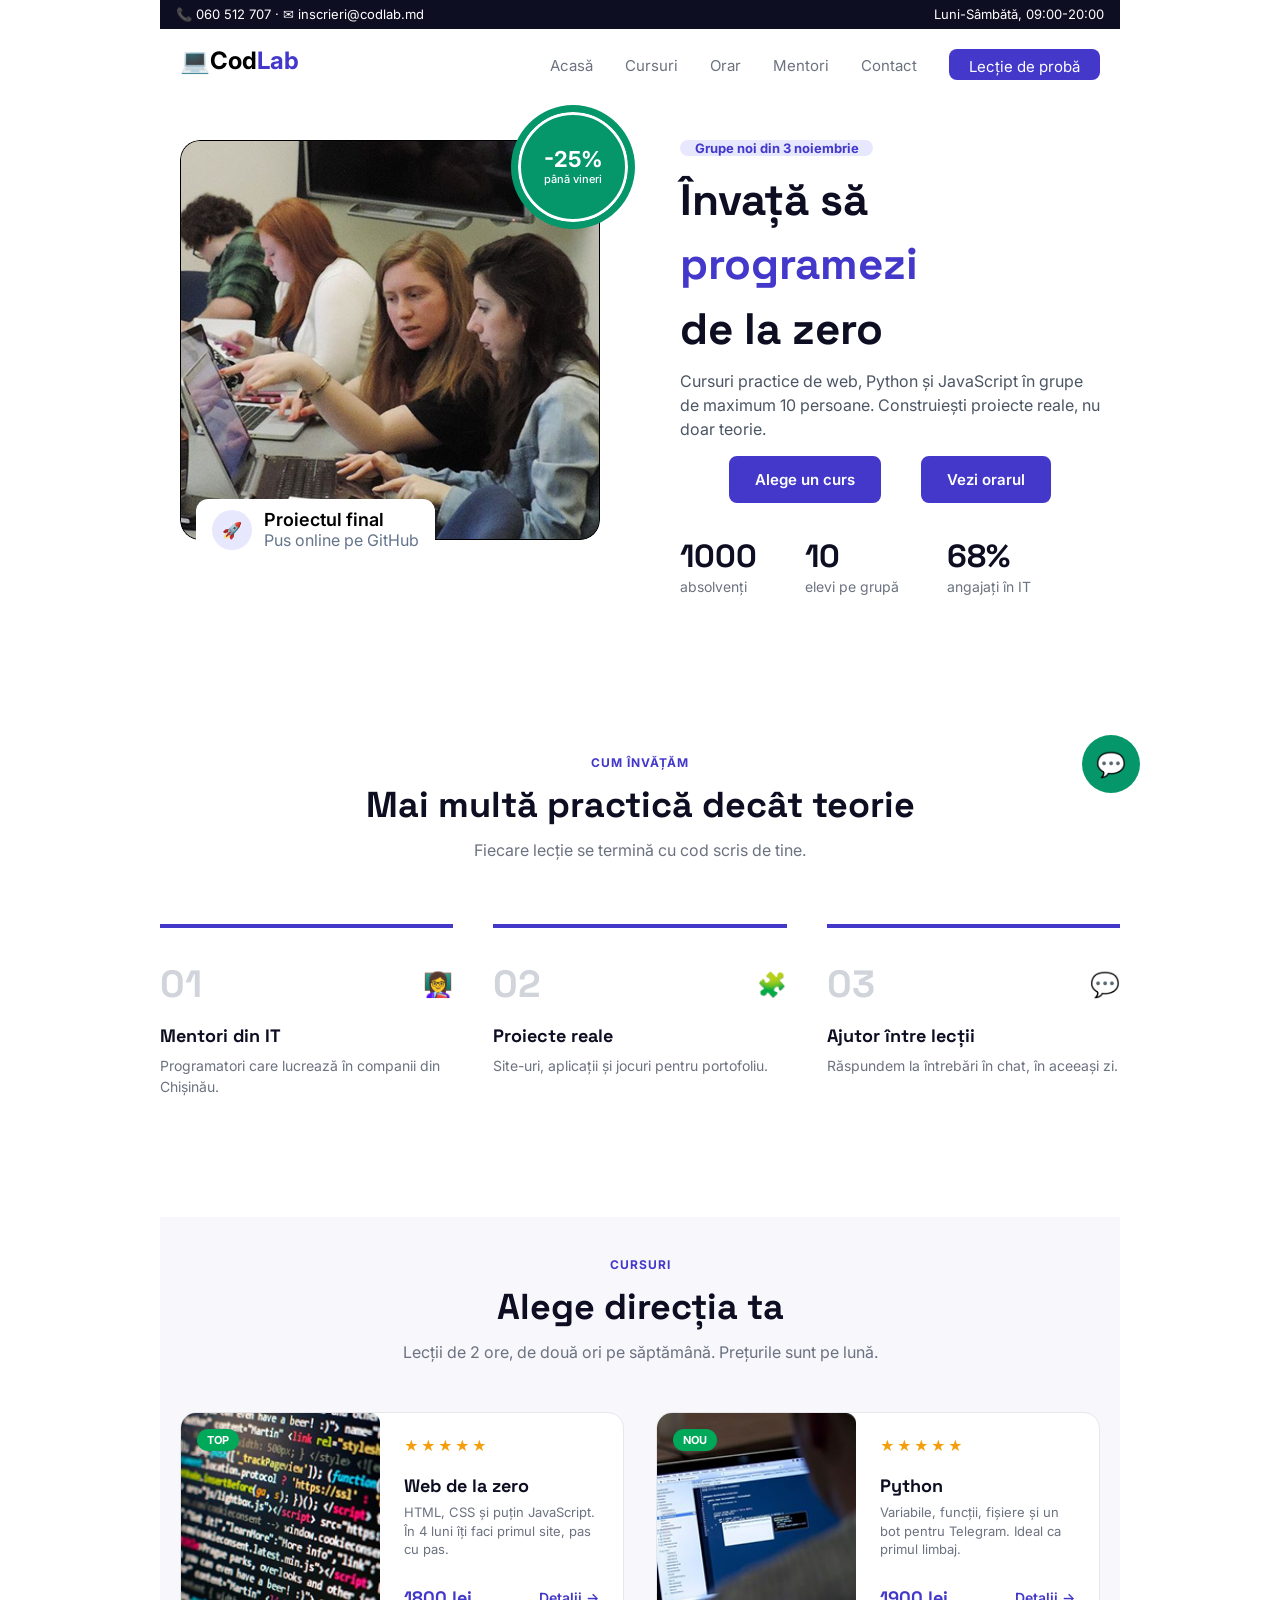
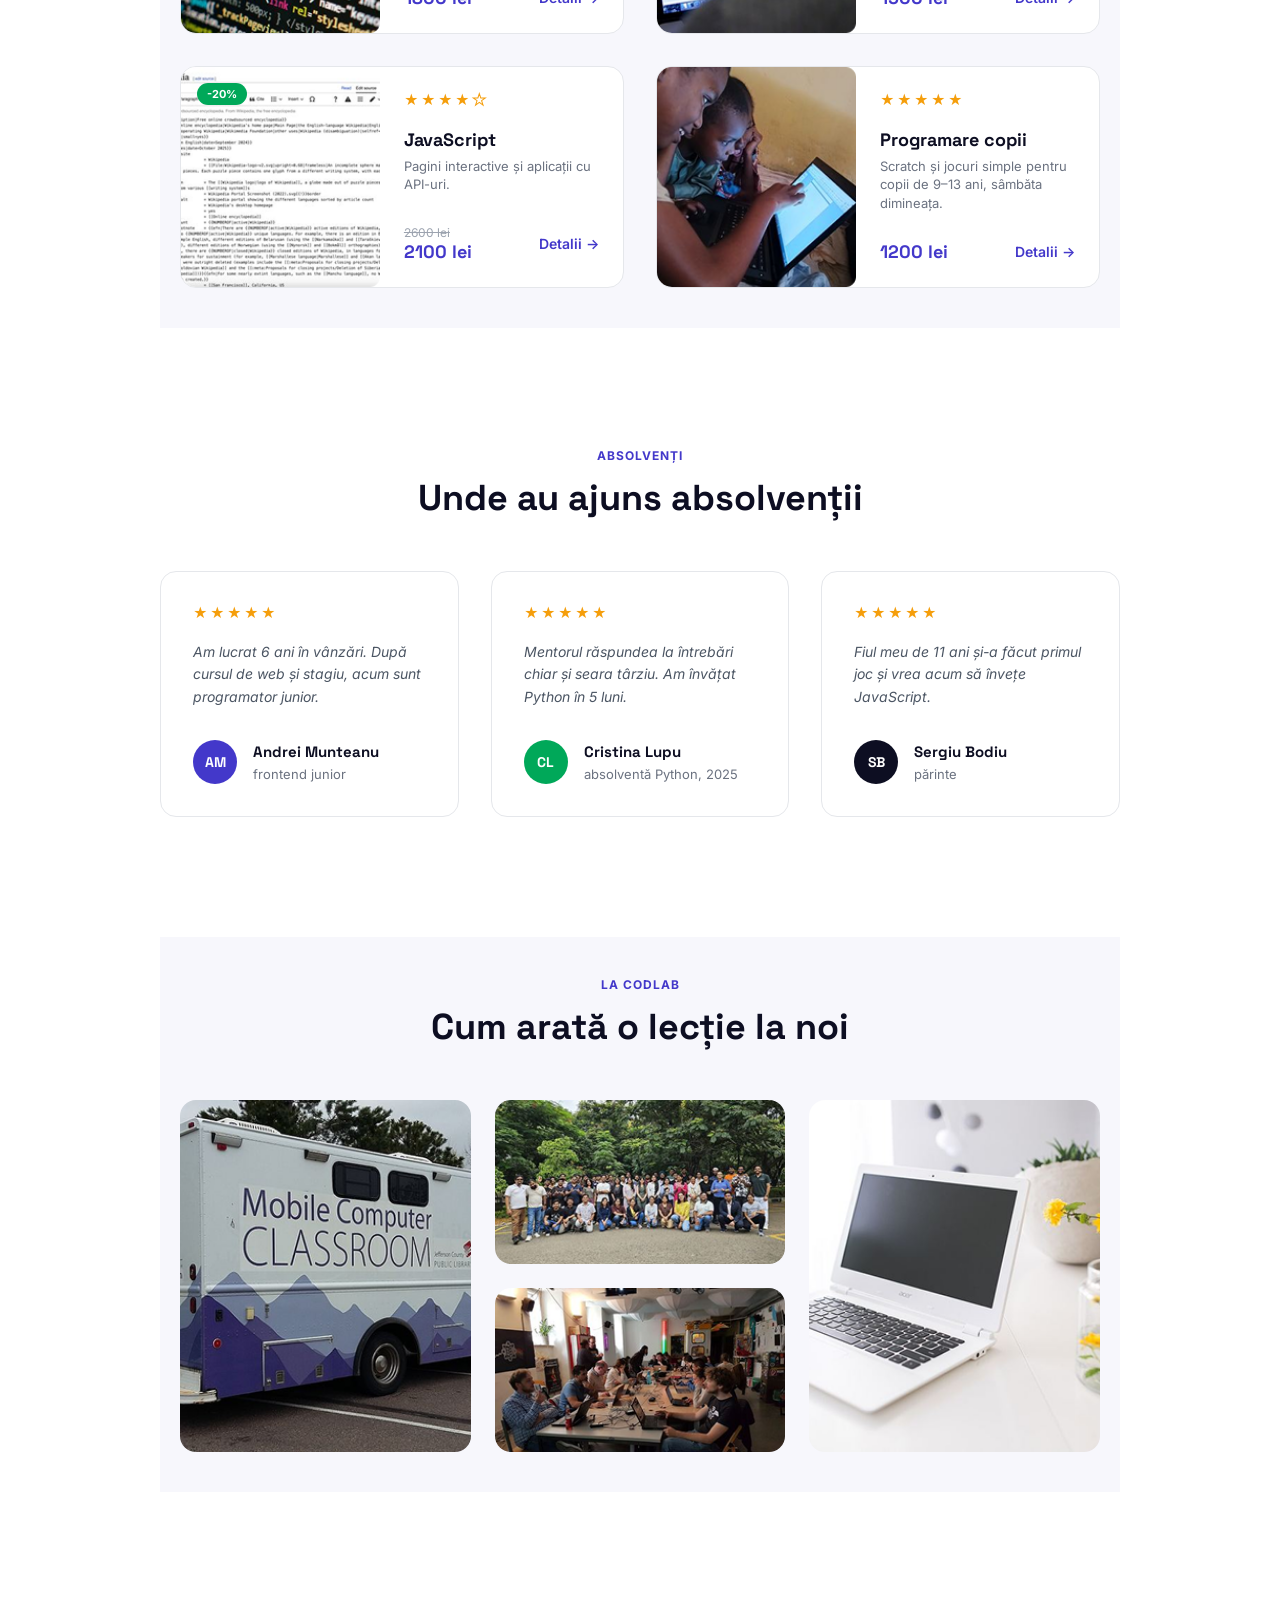
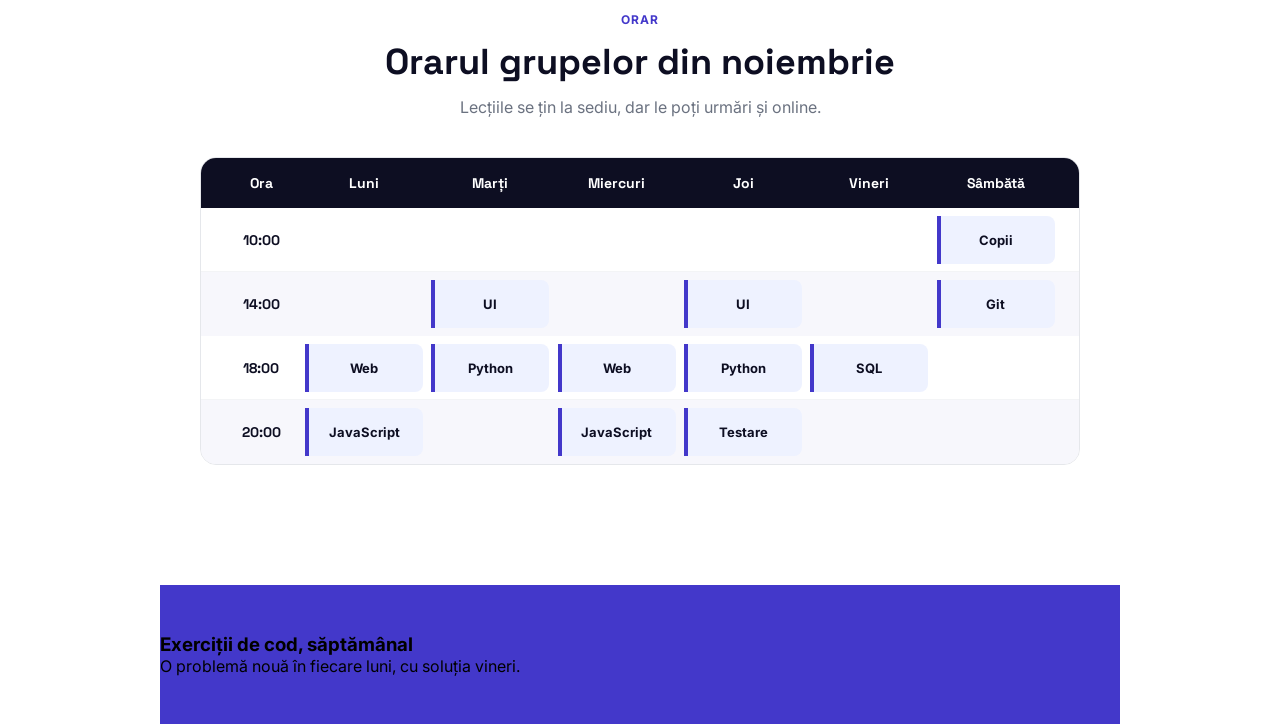
==== commit f7ae43f4: "Înființarea secțiunii, exerciții de cod săptămînal, și excluderea contactelor din meniul de navigare" ====
--- a/CodLab.html
+++ b/CodLab.html
@@ -17,11 +17,12 @@
 </head>
 
 <body>
-    <header calss="container">
-        <div class="contacts">
+            <div class="contacts">
             <p> 📞 060 512 707 · ✉ inscrieri@codlab.md </p>
             <p> Luni-Sâmbătă, 09:00-20:00</p>
         </div>
+    <header calss="container">
+
         <nav class="navigation container">
             <h1 class="logo-text">💻Cod<span class="logo-text2">Lab</span></h1>
             <ul class="nav-bar-ul">
@@ -358,7 +359,15 @@
                     </div>
             </div>
         </section>
-
+       <section class="sectiune-abonare">
+            <div class="continut-abonare">
+                <div class="text-abonare">
+                    <h3>Exerciții de cod, săptămânal</h3>
+                    <p>O problemă nouă în fiecare luni, cu soluția vineri.</p>
+                </div>
+                
+            </div>
+        </section>
     </main>
     <footer>
 
--- a/CodLab.CSS
+++ b/CodLab.CSS
@@ -9,7 +9,11 @@
     max-width: 960px;
     margin: 0 auto;
 }
-
+header{
+    position: sticky;
+    top: 0;
+    z-index: 1000;
+}
 .contacts {
     display: flex;
     gap: 20px;
@@ -35,7 +39,9 @@
     height: 76;
     top: 36px;
     background-color: #ffffff;
-
+    position: sticky;
+    z-index: 1000;
+    top: 0;
 }
 
 .logo-text {
@@ -70,14 +76,14 @@
 
 }
 
-.active {
-text-decoration: underline 2px solid #1D4ED8 !important;
-text-underline-offset: 10px; 
-color: #1D4ED8 !important;
+.nav-bar-ul a:hover {
+    color: #4338CA;
+    border-bottom: 3px solid #4338CA;
+    padding-bottom: 3px;
 }
 
 .btn-lectie-proba {
-    background-color: #4338CA;
+   background-color: #4338CA;
     color: #ffffff !important;
     text-decoration: none;
     font-family: 'Inter', sans-serif;
@@ -835,3 +841,50 @@
     box-sizing: border-box;
 }
 
+.ora {
+    font-family: 'Space Grotesk', sans-serif;
+    font-size: 14px;
+    font-weight: 700;
+    color: #0D0E22;
+}
+
+.celula-goala {
+    display: block;
+}
+
+.curs-item {
+    width: 118px;
+    height: 48px;
+    background-color: #EEF2FF;
+    border-radius: 0 8px 8px 0;
+    display: flex;
+    align-items: center;
+    justify-content: center;
+    position: relative;
+    margin: 0 auto;
+    box-sizing: border-box;
+}
+
+.linie-verticala {
+    position: absolute;
+    left: 0;
+    top: 0;
+    width: 4px;
+    height: 48px;
+    background-color: #4338CA;
+    border-radius: 0;
+}
+
+.nume-curs {
+    font-family: 'Inter', sans-serif;
+    font-size: 13px;
+    font-weight: 700;
+    color: #0D0E22;
+    text-align: center;
+}
+
+.sectiune-abonare {
+    background-color: #4338CA;
+    padding: 48px 0;
+    width: 100%;
+}
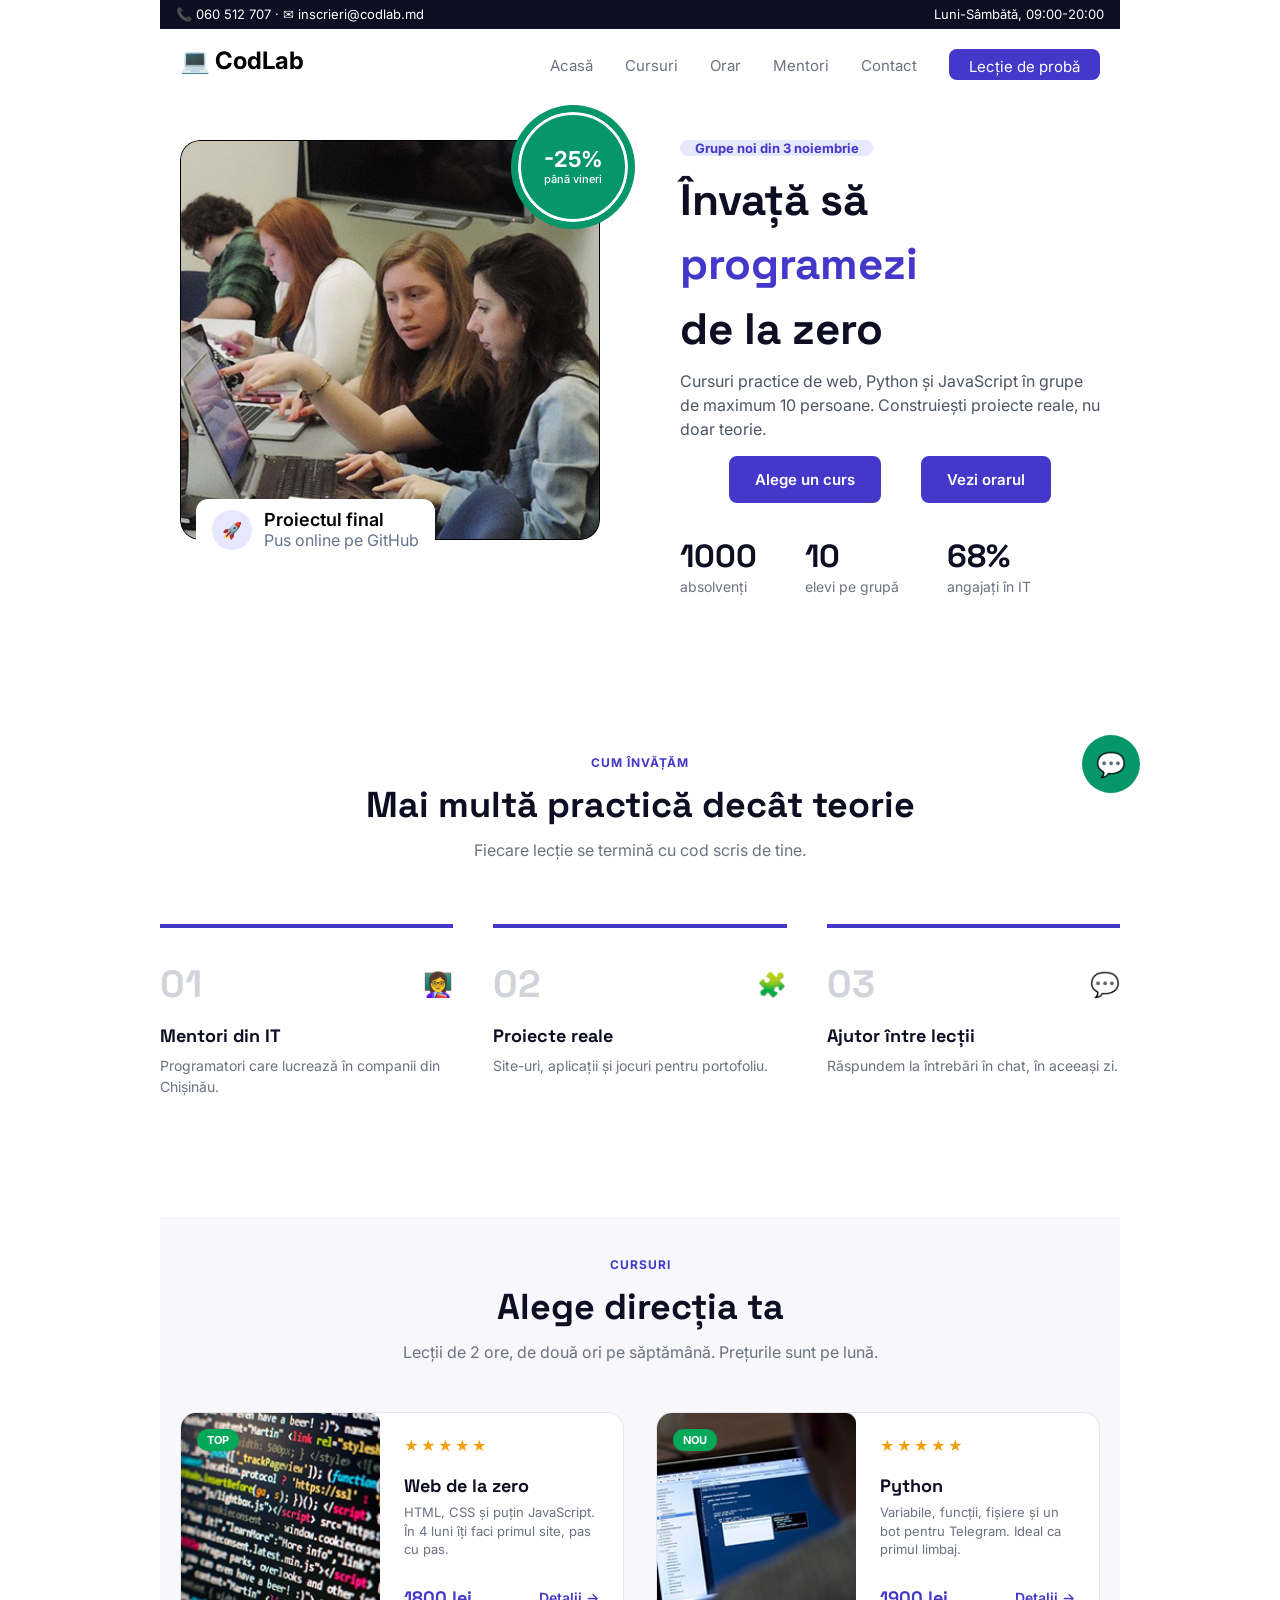
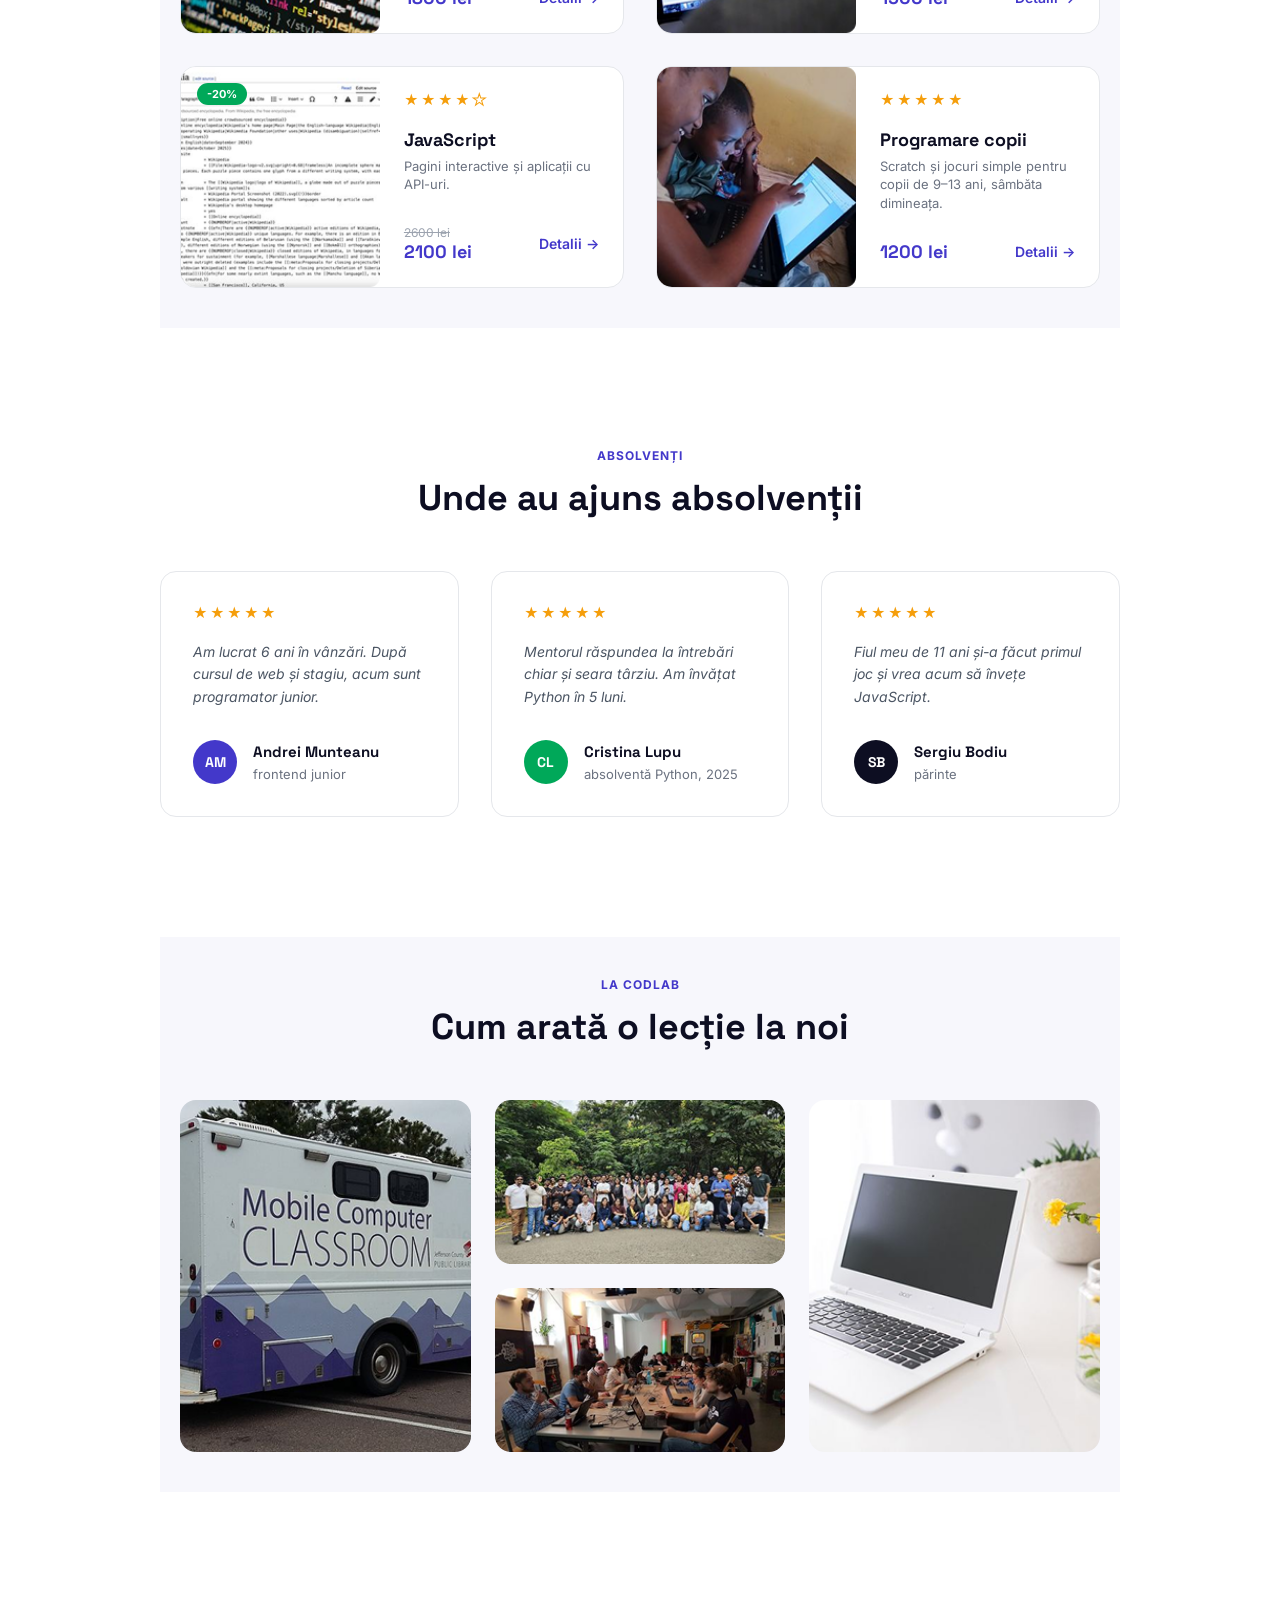
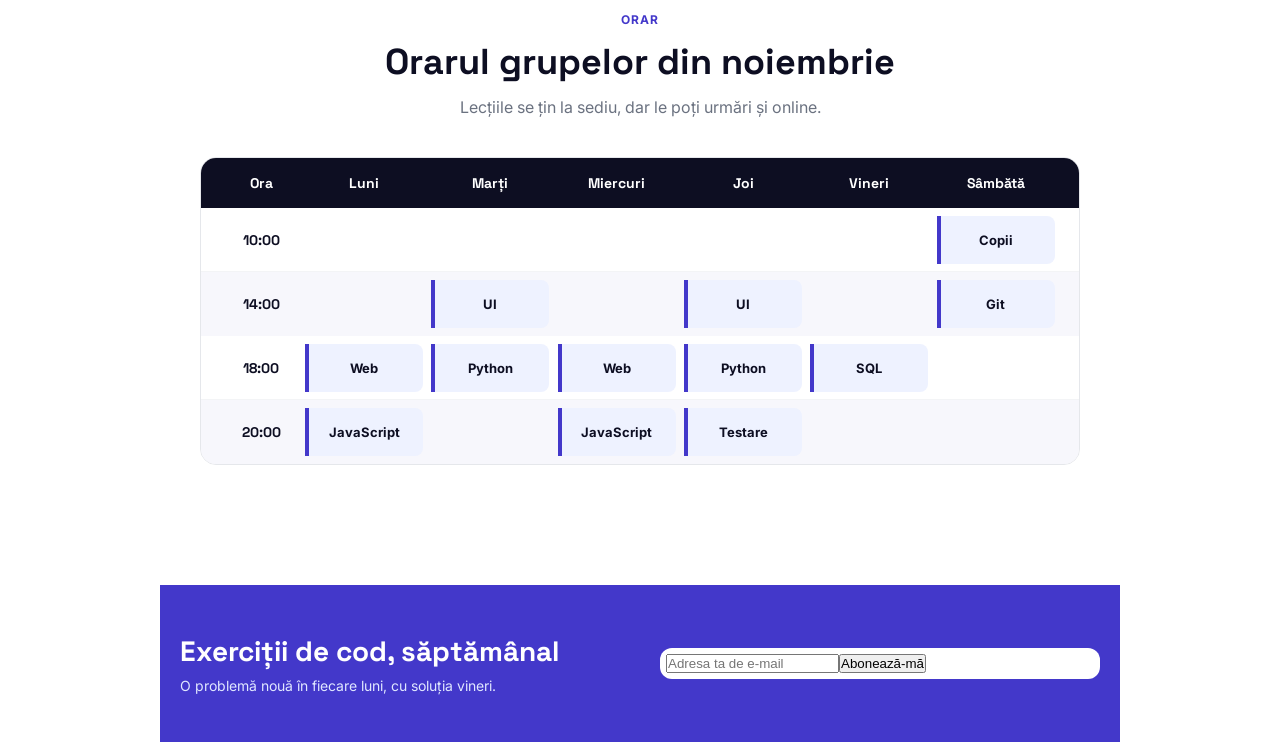
==== commit a05af843: "Adăugarea formularului pentru posibilitatea de a înscrie date, cu sprecificație pentru email, și adă" ====
--- a/CodLab.html
+++ b/CodLab.html
@@ -11,27 +11,29 @@
     <link
         href="https://fonts.googleapis.com/css2?family=Inter:ital,opsz,wght@0,14..32,100..900;1,14..32,100..900&display=swap"
         rel="stylesheet">
-        <link rel="preconnect" href="https://fonts.googleapis.com">
-<link rel="preconnect" href="https://fonts.gstatic.com" crossorigin>
-<link href="https://fonts.googleapis.com/css2?family=Inter:ital,opsz,wght@0,14..32,100..900;1,14..32,100..900&family=Space+Grotesk:wght@300..700&display=swap" rel="stylesheet">
+    <link rel="preconnect" href="https://fonts.googleapis.com">
+    <link rel="preconnect" href="https://fonts.gstatic.com" crossorigin>
+    <link
+        href="https://fonts.googleapis.com/css2?family=Inter:ital,opsz,wght@0,14..32,100..900;1,14..32,100..900&family=Space+Grotesk:wght@300..700&display=swap"
+        rel="stylesheet">
 </head>
 
 <body>
-            <div class="contacts">
-            <p> 📞 060 512 707 · ✉ inscrieri@codlab.md </p>
-            <p> Luni-Sâmbătă, 09:00-20:00</p>
-        </div>
+    <div class="contacts">
+        <p> 📞 060 512 707 · ✉ inscrieri@codlab.md </p>
+        <p> Luni-Sâmbătă, 09:00-20:00</p>
+    </div>
     <header calss="container">
 
         <nav class="navigation container">
-            <h1 class="logo-text">💻Cod<span class="logo-text2">Lab</span></h1>
+            <h1 class="logo-text">💻 Cod<span class="logo-verde">Lab</span></h1>
             <ul class="nav-bar-ul">
-                <li><a href="Acast.html" class="active">Acasă</a></li>
-                <li><a href="Cursuri.html">Cursuri</a></li>
-                <li><a href="Orar.html">Orar</a></li>
-                <li><a href="Mentori.html">Mentori</a></li>
-                <li><a href="Contact.html">Contact</a></li>
-                <li><a href="Lectie de proba.html" class="btn-lectie-proba">Lecție de probă</a></li>
+                <li><a href="#acasa" class="active">Acasă</a></li>
+                <li><a href="#cursuri">Cursuri</a></li>
+                <li><a href="#orar">Orar</a></li>
+                <li><a href="#mentori">Mentori</a></li>
+                <li><a href="#contact">Contact</a></li>
+                <li><a href="#lectie-proba" class="btn-lectie-proba">Lecție de probă</a></li>
             </ul>
         </nav>
     </header>
@@ -62,7 +64,9 @@
                     <div class="grupe">
                         <p class="grnoi3">Grupe noi din 3 noiembrie</p>
                     </div>
-                    <p class="invsp">Învață să</p> <p class="programezi">programezi</p><p class="invsp"> de la zero</p>
+                    <p class="invsp">Învață să</p>
+                    <p class="programezi">programezi</p>
+                    <p class="invsp"> de la zero</p>
                     <p class="textmult">Cursuri practice de web, Python și JavaScript în
                         grupe de maximum 10 persoane. Construiești
                         proiecte reale, nu doar teorie.
@@ -89,169 +93,173 @@
             </div>
         </section>
         <section class="sectiune-practica">
-    <div class="continut-practica">
-        <div class="icon-chat-container">
-            <span class="icon-chat">💬</span>
-        </div>
-        
-        <p class="eticheta-mica">CUM ÎNVĂȚĂM</p>
-        <h2>Mai multă practică decât teorie</h2>
-        <p class="subtitlu-practica">Fiecare lecție se termină cu cod scris de tine.</p>
-
-        <div class="grid-pasi">
-            <div class="card-pas">
-                <div class="header-card">
-                    <span class="numar-pas">01</span>
-                    <span class="icon-pas">👩‍🏫</span>
-                </div>
-                <h3>Mentori din IT</h3>
-                <p>Programatori care lucrează în companii din Chișinău.</p>
-            </div>
-
-            <div class="card-pas">
-                <div class="header-card">
-                    <span class="numar-pas">02</span>
-                    <span class="icon-pas">🧩</span>
-                </div>
-                <h3>Proiecte reale</h3>
-                <p>Site-uri, aplicații și jocuri pentru portofoliu.</p>
-            </div>
-
-            <div class="card-pas">
-                <div class="header-card">
-                    <span class="numar-pas">03</span>
-                    <span class="icon-pas">💬</span>
-                </div>
-                <h3>Ajutor între lecții</h3>
-                <p>Răspundem la întrebări în chat, în aceeași zi.</p>
-            </div>
-        </div>
-    </div>
-</section>
-<section class="sectiune-cursuri">
-    <div class="continut-cursuri">
-        <p class="eticheta-mica">CURSURI</p>
-        <h2>Alege direcția ta</h2>
-        <p class="subtitlu-cursuri">Lecții de 2 ore, de două ori pe săptămână. Prețurile sunt pe lună.</p>
-
-        <div class="grid-cursuri">
-            <div class="card-curs">
-                <div class="imagine-card">
-                    <img src="Imagine Web de la zero.png" alt="Web de la zero">
-                    <span class="badge top">TOP</span>
-                </div>
-                <div class="corp-card">
-                    <div class="stele">★★★★★</div>
-                    <h3>Web de la zero</h3>
-                    <p>HTML, CSS și puțin JavaScript. În 4 luni îți faci primul site, pas cu pas.</p>
-                    <div class="footer-card">
-                        <span class="pret">1800 lei</span>
-                        <a href="#" class="link-detalii">Detalii →</a>
-                    </div>
-                </div>
-            </div>
-
-            <div class="card-curs">
-                <div class="imagine-card">
-                    <img src="Imagine Python.png" alt="Python">
-                    <span class="badge nou">NOU</span>
-                </div>
-                <div class="corp-card">
-                    <div class="stele">★★★★★</div>
-                    <h3>Python</h3>
-                    <p>Variabile, funcții, fișiere și un bot pentru Telegram. Ideal ca primul limbaj.</p>
-                    <div class="footer-card">
-                        <span class="pret">1900 lei</span>
-                        <a href="#" class="link-detalii">Detalii →</a>
-                    </div>
-                </div>
-            </div>
-
-            <div class="card-curs">
-                <div class="imagine-card">
-                    <img src="Imagine JavaScript.png" alt="JavaScript">
-                    <span class="badge reducere">-20%</span>
-                </div>
-                <div class="corp-card">
-                    <div class="stele"><span class="stea-plina">★★★★</span><span class="stea-goala">★</span></div>
-                    <h3>JavaScript</h3>
-                    <p>Pagini interactive și aplicații cu API-uri.</p>
-                    <div class="footer-card">
-                        <div class="pret-container">
-                            <span class="pret-vechi">2600 lei</span>
-                            <span class="pret">2100 lei</span>
-                        </div>
-                        <a href="#" class="link-detalii">Detalii →</a>
-                    </div>
-                </div>
-            </div>
-
-            <div class="card-curs">
-                <div class="imagine-card">
-                    <img src="Imagine Programare copii.png" alt="Programare copii">
-                </div>
-                <div class="corp-card">
-                    <div class="stele">★★★★★</div>
-                    <h3>Programare copii</h3>
-                    <p>Scratch și jocuri simple pentru copii de 9–13 ani, sâmbăta dimineața.</p>
-                    <div class="footer-card">
-                        <span class="pret">1200 lei</span>
-                        <a href="#" class="link-detalii">Detalii →</a>
-                    </div>
-                </div>
-            </div>
-        </div>
-    </div>
-</section>
-<section class="sectiune-marturii">
-    <div class="continut-marturii">
-        <p class="eticheta-mica">ABSOLVENȚI</p>
-        <h2>Unde au ajuns absolvenții</h2>
-
-        <div class="grid-marturii">
-            <div class="card-marturie">
-                <div class="stele">★★★★★</div>
-                <p class="text-marturie">Am lucrat 6 ani în vânzări. După cursul de web și stagiu, acum sunt programator junior.</p>
-                <div class="autor-marturie">
-                    <div class="avatar am">AM</div>
-                    <div class="detalii-autor">
-                        <h4>Andrei Munteanu</h4>
-                        <span>frontend junior</span>
-                    </div>
-                </div>
-            </div>
-
-            <div class="card-marturie">
-                <div class="stele">★★★★★</div>
-                <p class="text-marturie">Mentorul răspundea la întrebări chiar și seara târziu. Am învățat Python în 5 luni.</p>
-                <div class="autor-marturie">
-                    <div class="avatar cl">CL</div>
-                    <div class="detalii-autor">
-                        <h4>Cristina Lupu</h4>
-                        <span>absolventă Python, 2025</span>
-                    </div>
-                </div>
-            </div>
-
-            <div class="card-marturie">
-                <div class="stele">★★★★★</div>
-                <p class="text-marturie">Fiul meu de 11 ani și-a făcut primul joc și vrea acum să învețe JavaScript.</p>
-                <div class="autor-marturie">
-                    <div class="avatar sb">SB</div>
-                    <div class="detalii-autor">
-                        <h4>Sergiu Bodiu</h4>
-                        <span>părinte</span>
-                    </div>
-                </div>
-            </div>
-        </div>
-    </div>
-</section>
-
+            <div class="continut-practica">
+                <div class="icon-chat-container">
+                    <span class="icon-chat">💬</span>
+                </div>
+
+                <p class="eticheta-mica">CUM ÎNVĂȚĂM</p>
+                <h2>Mai multă practică decât teorie</h2>
+                <p class="subtitlu-practica">Fiecare lecție se termină cu cod scris de tine.</p>
+
+                <div class="grid-pasi">
+                    <div class="card-pas">
+                        <div class="header-card">
+                            <span class="numar-pas">01</span>
+                            <span class="icon-pas">👩‍🏫</span>
+                        </div>
+                        <h3>Mentori din IT</h3>
+                        <p>Programatori care lucrează în companii din Chișinău.</p>
+                    </div>
+
+                    <div class="card-pas">
+                        <div class="header-card">
+                            <span class="numar-pas">02</span>
+                            <span class="icon-pas">🧩</span>
+                        </div>
+                        <h3>Proiecte reale</h3>
+                        <p>Site-uri, aplicații și jocuri pentru portofoliu.</p>
+                    </div>
+
+                    <div class="card-pas">
+                        <div class="header-card">
+                            <span class="numar-pas">03</span>
+                            <span class="icon-pas">💬</span>
+                        </div>
+                        <h3>Ajutor între lecții</h3>
+                        <p>Răspundem la întrebări în chat, în aceeași zi.</p>
+                    </div>
+                </div>
+            </div>
+        </section>
+        <section id="cursuri" class="sectiune-cursuri">
+            <div class="continut-cursuri">
+                <p class="eticheta-mica">CURSURI</p>
+                <h2>Alege direcția ta</h2>
+                <p class="subtitlu-cursuri">Lecții de 2 ore, de două ori pe săptămână. Prețurile sunt pe lună.</p>
+
+                <div class="grid-cursuri">
+                    <div class="card-curs">
+                        <div class="imagine-card">
+                            <img src="Imagine Web de la zero.png" alt="Web de la zero">
+                            <span class="badge top">TOP</span>
+                        </div>
+                        <div class="corp-card">
+                            <div class="stele">★★★★★</div>
+                            <h3>Web de la zero</h3>
+                            <p>HTML, CSS și puțin JavaScript. În 4 luni îți faci primul site, pas cu pas.</p>
+                            <div class="footer-card">
+                                <span class="pret">1800 lei</span>
+                                <a href="#" class="link-detalii">Detalii →</a>
+                            </div>
+                        </div>
+                    </div>
+
+                    <div class="card-curs">
+                        <div class="imagine-card">
+                            <img src="Imagine Python.png" alt="Python">
+                            <span class="badge nou">NOU</span>
+                        </div>
+                        <div class="corp-card">
+                            <div class="stele">★★★★★</div>
+                            <h3>Python</h3>
+                            <p>Variabile, funcții, fișiere și un bot pentru Telegram. Ideal ca primul limbaj.</p>
+                            <div class="footer-card">
+                                <span class="pret">1900 lei</span>
+                                <a href="#" class="link-detalii">Detalii →</a>
+                            </div>
+                        </div>
+                    </div>
+
+                    <div class="card-curs">
+                        <div class="imagine-card">
+                            <img src="Imagine JavaScript.png" alt="JavaScript">
+                            <span class="badge reducere">-20%</span>
+                        </div>
+                        <div class="corp-card">
+                            <div class="stele"><span class="stea-plina">★★★★</span><span class="stea-goala">★</span>
+                            </div>
+                            <h3>JavaScript</h3>
+                            <p>Pagini interactive și aplicații cu API-uri.</p>
+                            <div class="footer-card">
+                                <div class="pret-container">
+                                    <span class="pret-vechi">2600 lei</span>
+                                    <span class="pret">2100 lei</span>
+                                </div>
+                                <a href="#" class="link-detalii">Detalii →</a>
+                            </div>
+                        </div>
+                    </div>
+
+                    <div class="card-curs">
+                        <div class="imagine-card">
+                            <img src="Imagine Programare copii.png" alt="Programare copii">
+                        </div>
+                        <div class="corp-card">
+                            <div class="stele">★★★★★</div>
+                            <h3>Programare copii</h3>
+                            <p>Scratch și jocuri simple pentru copii de 9–13 ani, sâmbăta dimineața.</p>
+                            <div class="footer-card">
+                                <span class="pret">1200 lei</span>
+                                <a href="#" class="link-detalii">Detalii →</a>
+                            </div>
+                        </div>
+                    </div>
+                </div>
+            </div>
+        </section>
+        <section class="sectiune-marturii">
+            <div class="continut-marturii">
+                <p class="eticheta-mica">ABSOLVENȚI</p>
+                <h2>Unde au ajuns absolvenții</h2>
+
+                <div class="grid-marturii">
+                    <div class="card-marturie">
+                        <div class="stele">★★★★★</div>
+                        <p class="text-marturie">Am lucrat 6 ani în vânzări. După cursul de web și stagiu, acum sunt
+                            programator junior.</p>
+                        <div class="autor-marturie">
+                            <div class="avatar am">AM</div>
+                            <div class="detalii-autor">
+                                <h4>Andrei Munteanu</h4>
+                                <span>frontend junior</span>
+                            </div>
+                        </div>
+                    </div>
+
+                    <div class="card-marturie">
+                        <div class="stele">★★★★★</div>
+                        <p class="text-marturie">Mentorul răspundea la întrebări chiar și seara târziu. Am învățat
+                            Python în 5 luni.</p>
+                        <div class="autor-marturie">
+                            <div class="avatar cl">CL</div>
+                            <div class="detalii-autor">
+                                <h4>Cristina Lupu</h4>
+                                <span>absolventă Python, 2025</span>
+                            </div>
+                        </div>
+                    </div>
+
+                    <div class="card-marturie">
+                        <div class="stele">★★★★★</div>
+                        <p class="text-marturie">Fiul meu de 11 ani și-a făcut primul joc și vrea acum să învețe
+                            JavaScript.</p>
+                        <div class="autor-marturie">
+                            <div class="avatar sb">SB</div>
+                            <div class="detalii-autor">
+                                <h4>Sergiu Bodiu</h4>
+                                <span>părinte</span>
+                            </div>
+                        </div>
+                    </div>
+                </div>
+            </div>
+        </section>
         <section class="sectiune-galerie">
             <div class="continut-galerie">
                 <p class="eticheta-mica">LA CODLAB</p>
                 <h2>Cum arată o lecție la noi</h2>
+
                 <div class="grid-galerie">
                     <div class="coloana-stanga">
                         <img src="Imagine înaltă 1x2.png" alt="Lecție la CodLab">
@@ -265,15 +273,15 @@
                     <div class="coloana-dreapta">
                         <img src="Imagine înaltă 1x2 din dreapta.png" alt="Laptop la curs">
                     </div>
-
-                </div>
-            </div>
-        </section>
-<section id="orar" class="sectiune-orar">
+                </div>
+            </div>
+        </section>
+        <section id="orar" class="sectiune-orar">
             <div class="continut-orar">
                 <p class="eticheta-mica">ORAR</p>
                 <h2>Orarul grupelor din noiembrie</h2>
                 <p class="subtitlu-orar">Lecțiile se țin la sediu, dar le poți urmări și online.</p>
+
                 <div class="tabel-orar">
                     <div class="tabel-header">
                         <span>Ora</span>
@@ -284,6 +292,7 @@
                         <span>Vineri</span>
                         <span>Sâmbătă</span>
                     </div>
+
                     <div class="tabel-rand">
                         <span class="ora">10:00</span>
                         <span class="celula-goala"></span>
@@ -296,7 +305,8 @@
                             <span class="nume-curs">Copii</span>
                         </div>
                     </div>
-                                        <div class="tabel-rand-sur">
+
+                    <div class="tabel-rand-sur">
                         <span class="ora">14:00</span>
                         <span class="celula-goala"></span>
                         <div class="curs-item albastru">
@@ -314,6 +324,7 @@
                             <span class="nume-curs">Git</span>
                         </div>
                     </div>
+
                     <div class="tabel-rand">
                         <span class="ora">18:00</span>
                         <div class="curs-item albastru">
@@ -357,19 +368,23 @@
                         <span class="celula-goala"></span>
                         <span class="celula-goala"></span>
                     </div>
-            </div>
-        </section>
-       <section class="sectiune-abonare">
+                </div>
+            </div>
+        </section>
+        <section class="sectiune-abonare">
             <div class="continut-abonare">
                 <div class="text-abonare">
                     <h3>Exerciții de cod, săptămânal</h3>
                     <p>O problemă nouă în fiecare luni, cu soluția vineri.</p>
                 </div>
-                
+                <form class="formular-abonare">
+                    <input type="email" placeholder="Adresa ta de e-mail" required class="input-email">
+                    <button type="submit" class="buton-abonare">Abonează-mă</button>
+                </form>
             </div>
         </section>
     </main>
-    <footer>
+    <footer id="contact" class="footer-site">
 
     </footer>
 </body>
--- a/CodLab.CSS
+++ b/CodLab.CSS
@@ -887,4 +887,36 @@
     background-color: #4338CA;
     padding: 48px 0;
     width: 100%;
+}
+
+.continut-abonare {
+    max-width: 960px;
+    margin: 0 auto;
+    padding: 0 20px;
+    display: flex;
+    align-items: center;
+    justify-content: space-between;
+}
+
+.text-abonare h3 {
+    font-family: 'Space Grotesk', sans-serif;
+    font-size: 28px;
+    font-weight: 700;
+    color: #ffffff;
+    margin-bottom: 8px;
+}
+
+.text-abonare p {
+    font-family: 'Inter', sans-serif;
+    font-size: 14px;
+    color: #E0E7FF;
+    margin: 0;
+}
+
+.formular-abonare {
+    display: flex;
+    background-color: #ffffff;
+    padding: 6px;
+    border-radius: 12px;
+    width: 440px;
 }
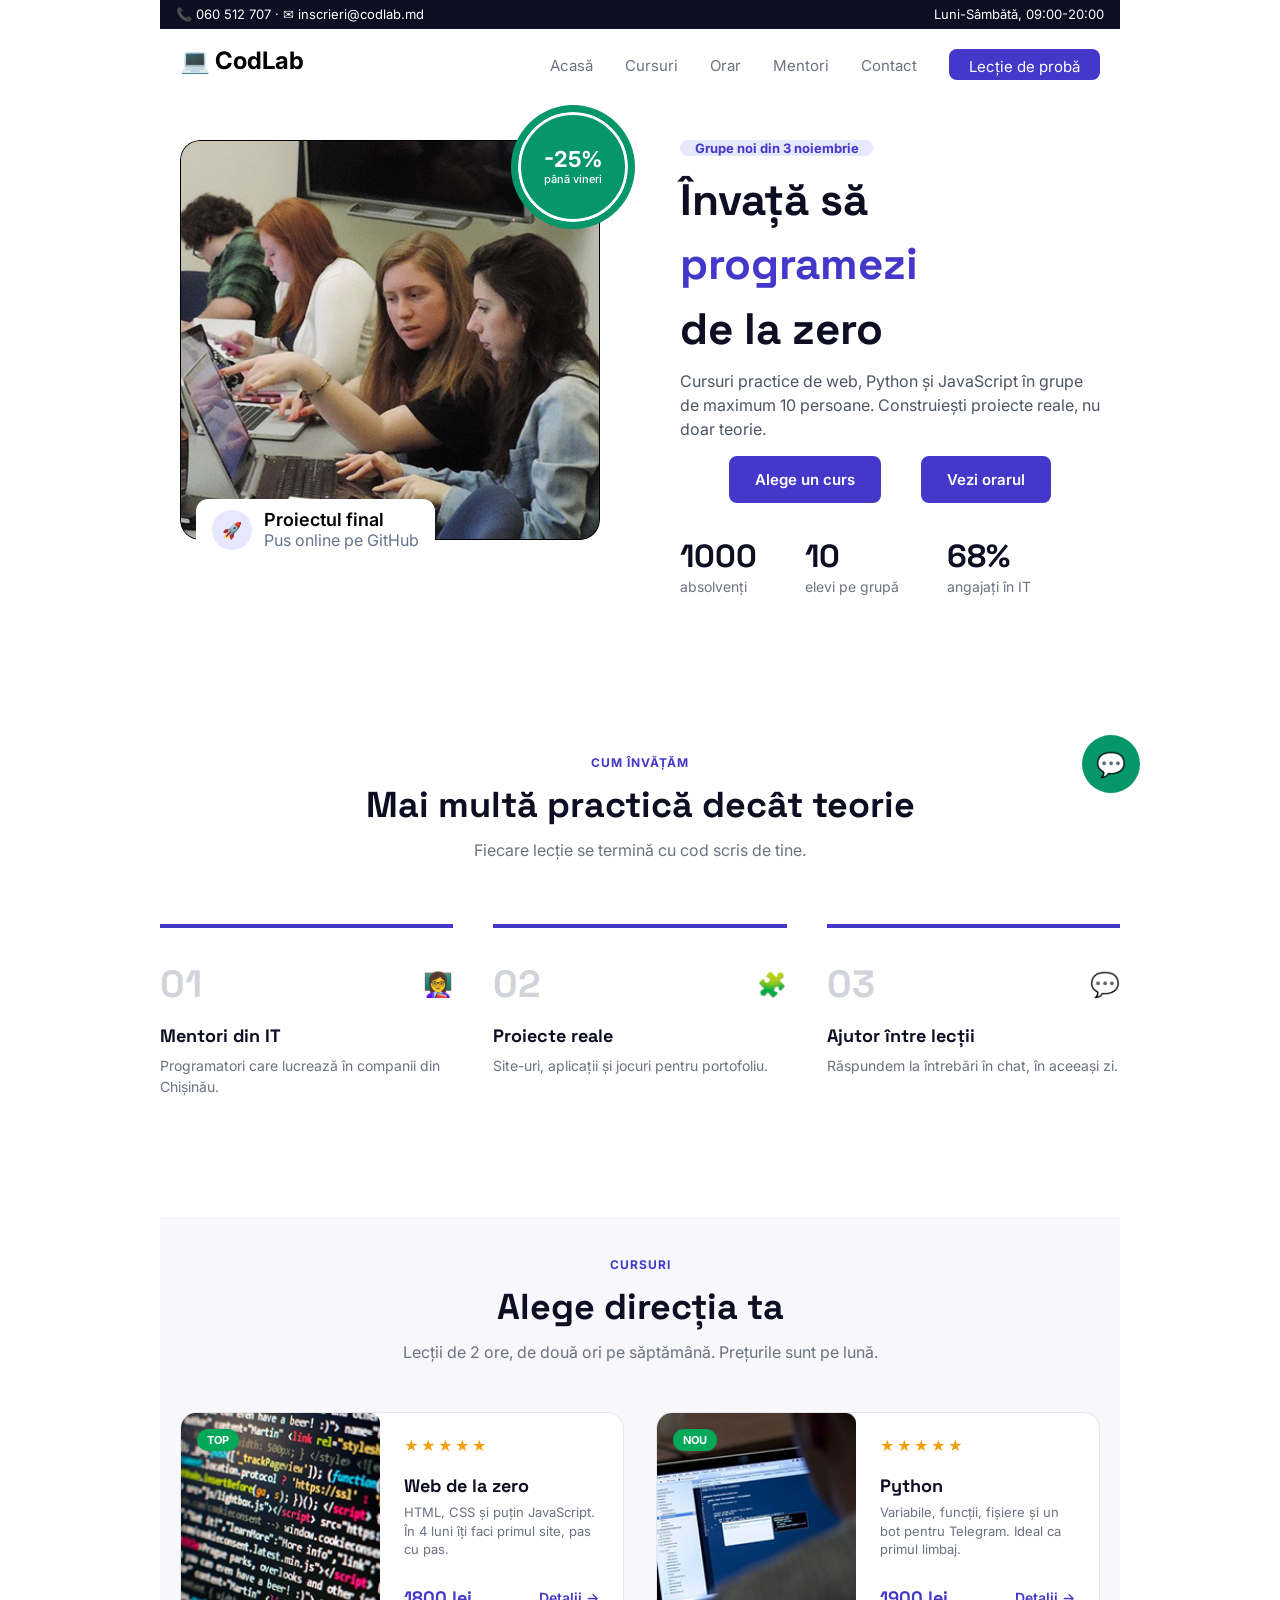
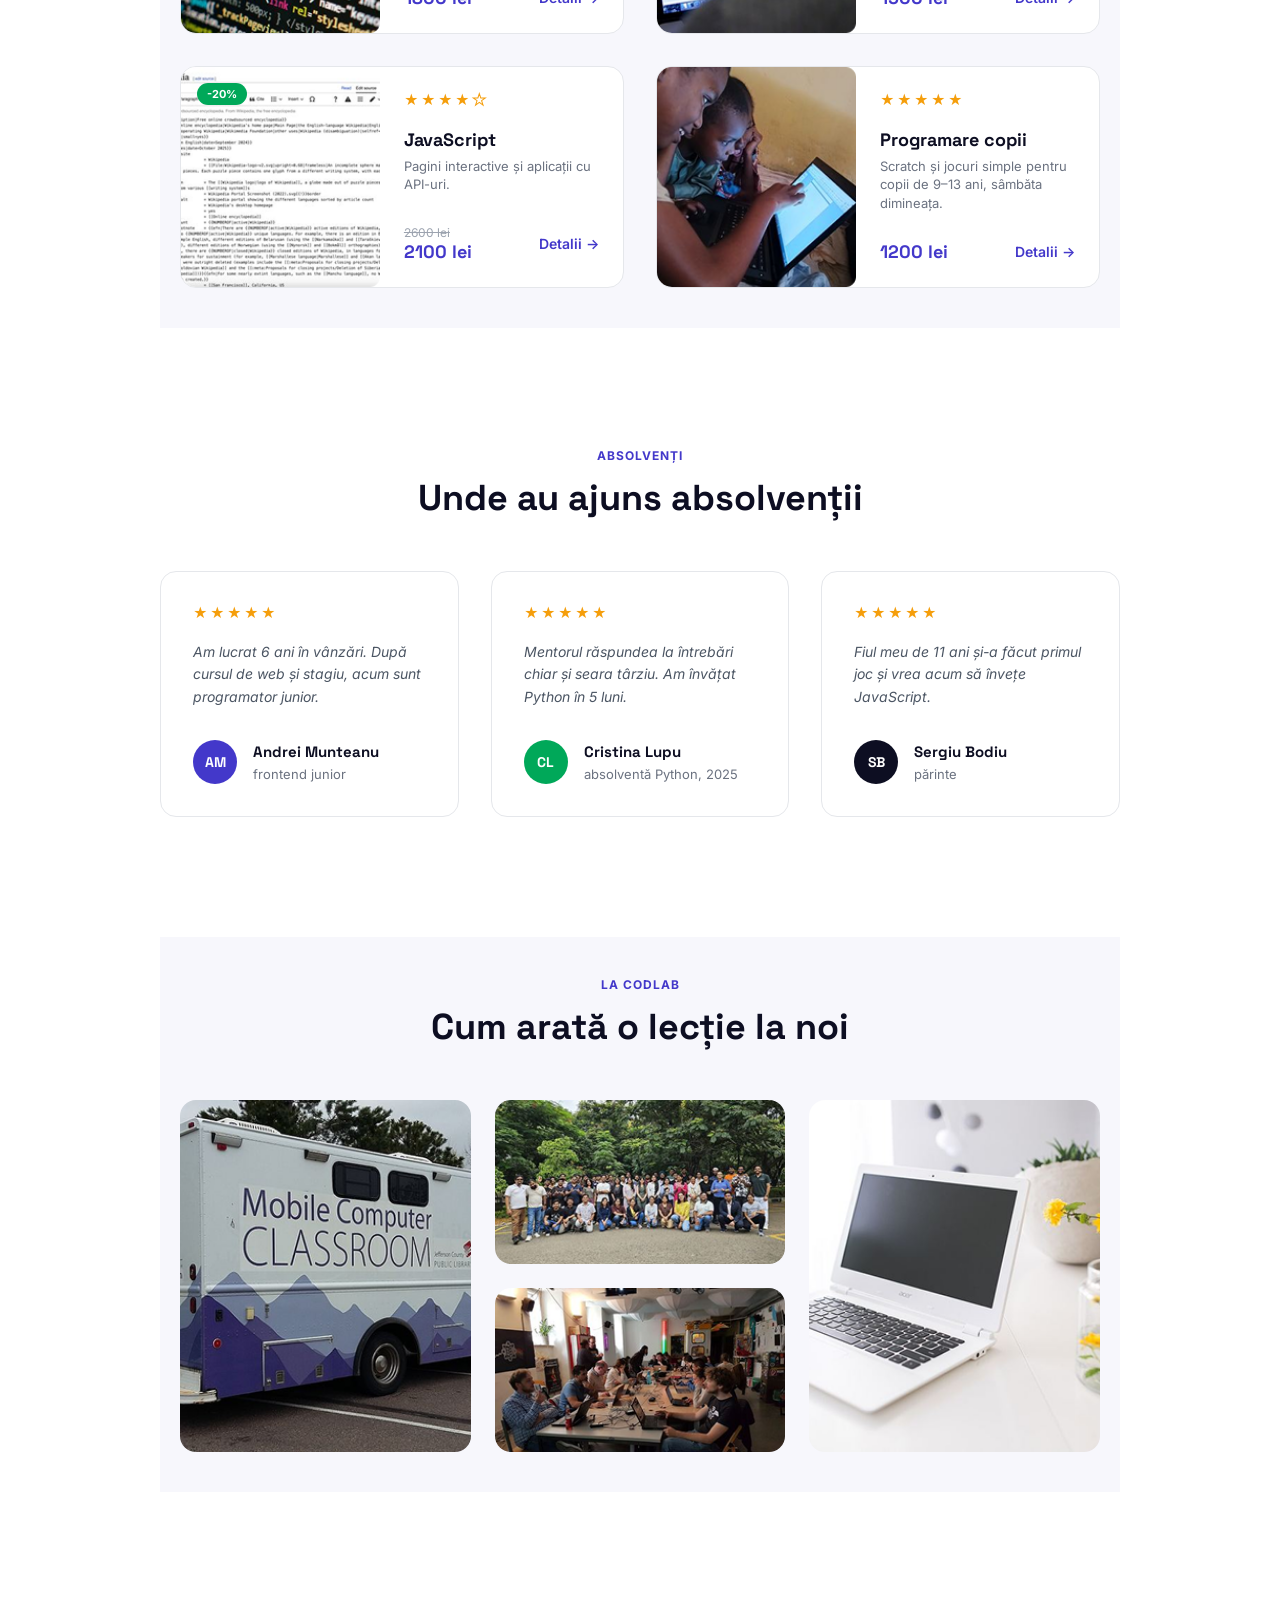
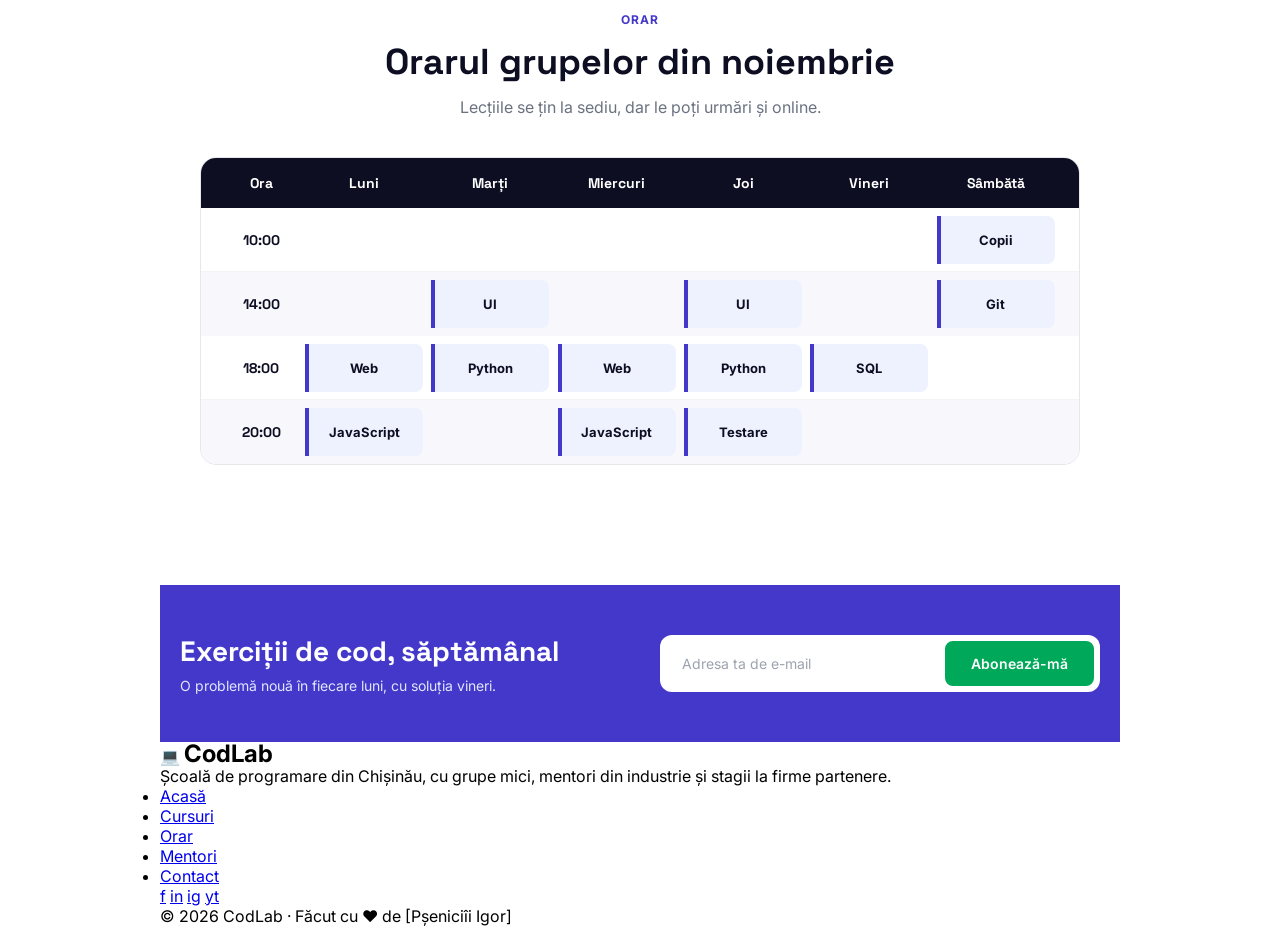
==== commit e7f16117: "Adăugarea subsolului și a elementelor din interiorul acestuia" ====
--- a/CodLab.html
+++ b/CodLab.html
@@ -385,7 +385,34 @@
         </section>
     </main>
     <footer id="contact" class="footer-site">
-
+        <div class="continut-footer">
+            <div class="footer-logo">
+                <span class="logo-icon">💻</span>
+                <span class="logo-text">Cod<span class="logo-verde">Lab</span></span>
+            </div>
+
+            <p class="footer-descriere">Școală de programare din Chișinău, cu grupe mici, mentori din industrie și
+                stagii la firme partenere.</p>
+
+            <ul class="footer-meniu">
+                <li><a href="#">Acasă</a></li>
+                <li><a href="#">Cursuri</a></li>
+                <li><a href="#">Orar</a></li>
+                <li><a href="#">Mentori</a></li>
+                <li><a href="#">Contact</a></li>
+            </ul>
+
+            <div class="footer-social">
+                <a href="#" class="social-icon">f</a>
+                <a href="#" class="social-icon">in</a>
+                <a href="#" class="social-icon">ig</a>
+                <a href="#" class="social-icon">yt</a>
+            </div>
+
+            <div class="footer-linie"></div>
+
+            <p class="footer-copyright">© 2026 CodLab · Făcut cu ♥ de [Pșeniciîi Igor]</p>
+        </div>
     </footer>
 </body>
 
--- a/CodLab.CSS
+++ b/CodLab.CSS
@@ -919,4 +919,37 @@
     padding: 6px;
     border-radius: 12px;
     width: 440px;
+}
+
+.input-email {
+    flex: 1;
+    border: none;
+    outline: none;
+    padding: 0 16px;
+    font-family: 'Inter', sans-serif;
+    font-size: 14px;
+    color: #0D0E22;
+    background: transparent;
+}
+
+.input-email::placeholder {
+    color: #9CA3AF;
+}
+
+.buton-abonare {
+    background-color: #00A859;
+    color: #ffffff;
+    border: 2px solid #00A859;
+    padding: 12px 24px;
+    font-family: 'Inter', sans-serif;
+    font-size: 14px;
+    font-weight: 600;
+    border-radius: 8px;
+    cursor: pointer;
+    transition: all 0.2s ease;
+}
+
+.buton-abonare:hover {
+    background-color: #ffffff;
+    color: #00A859;
 }
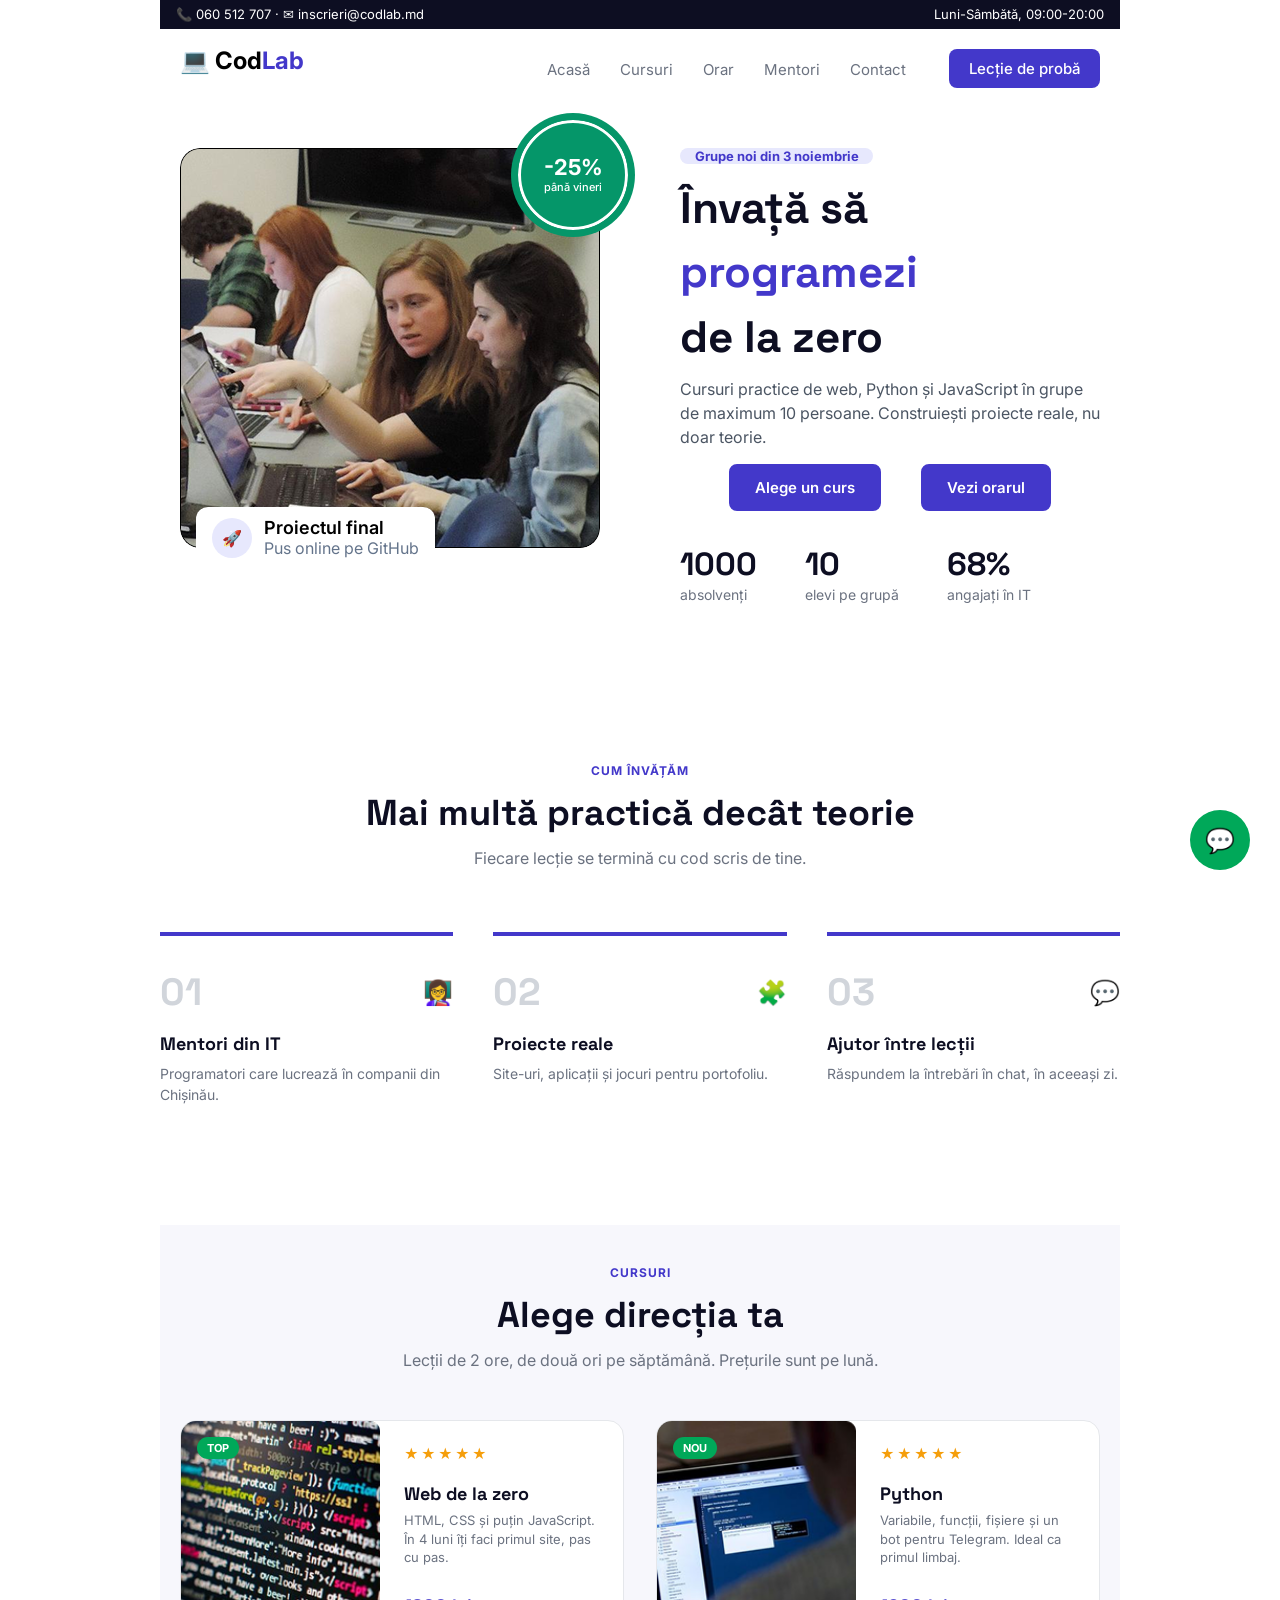
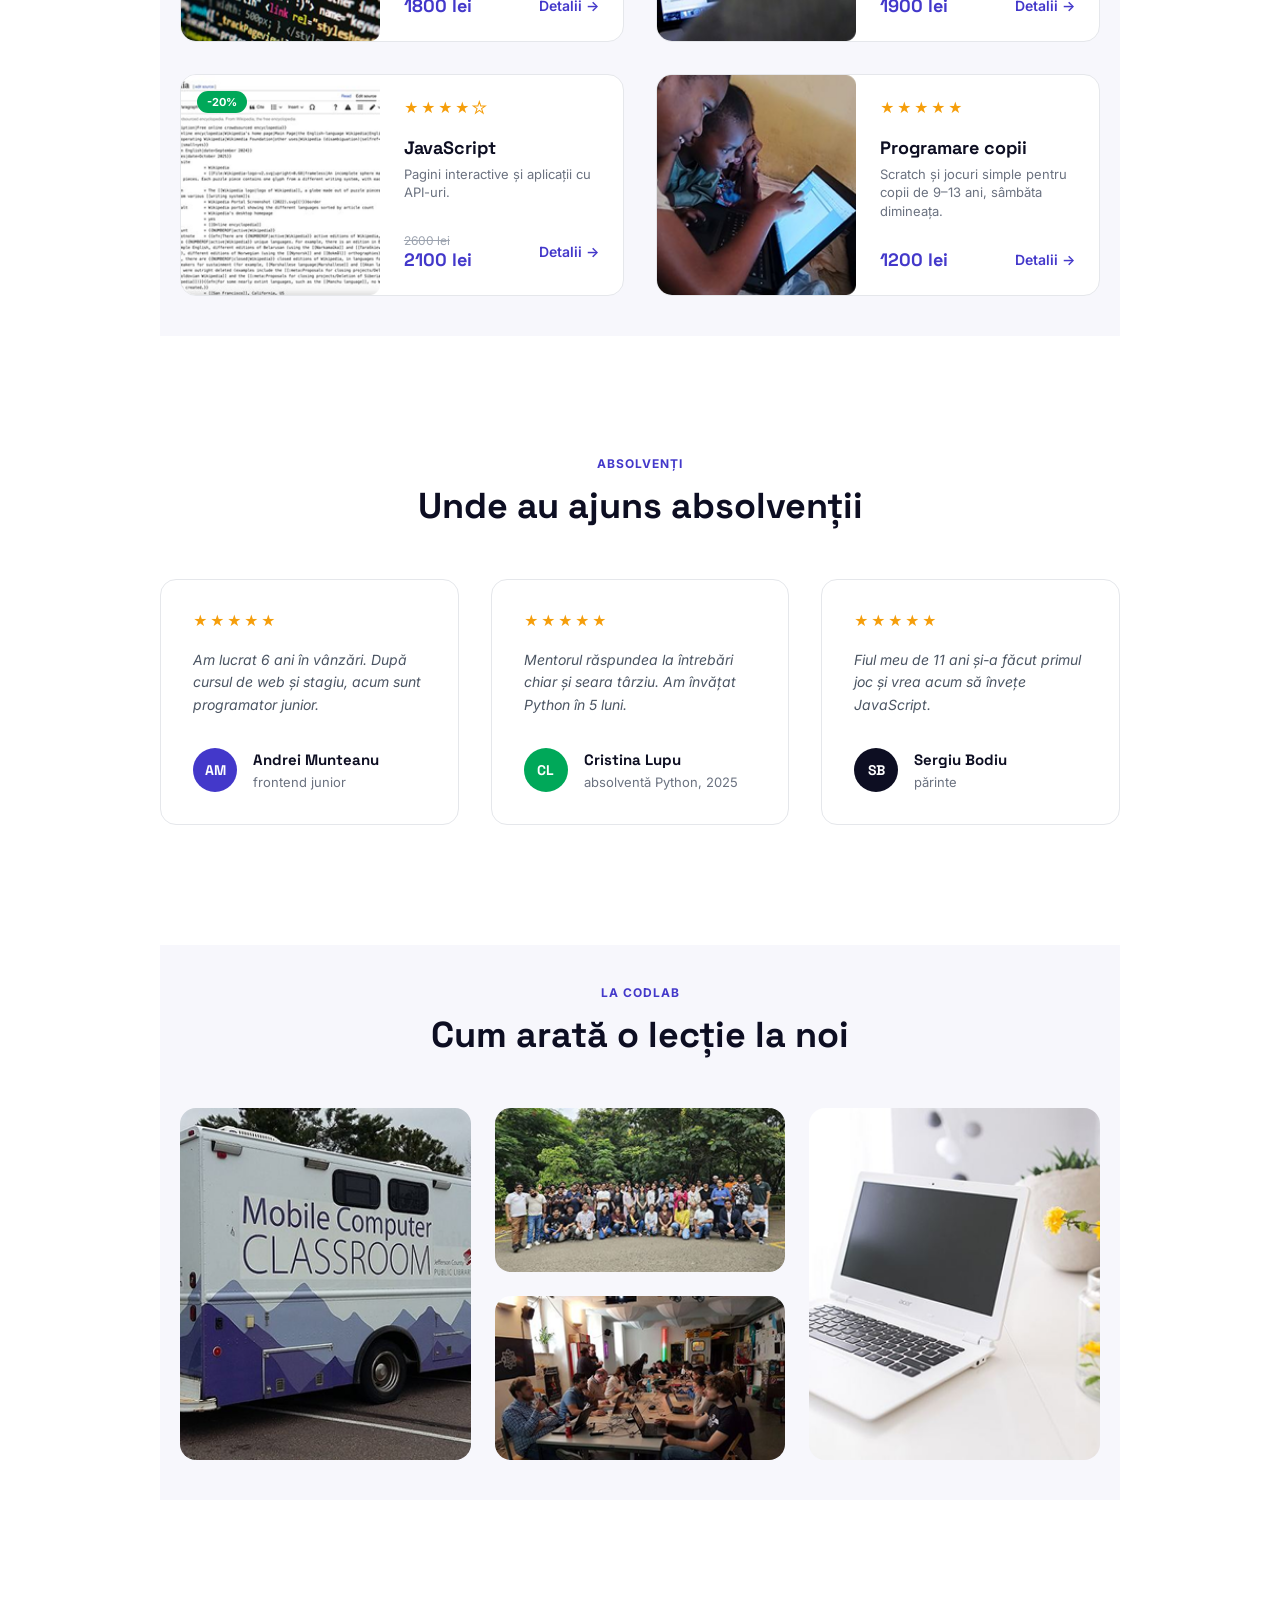
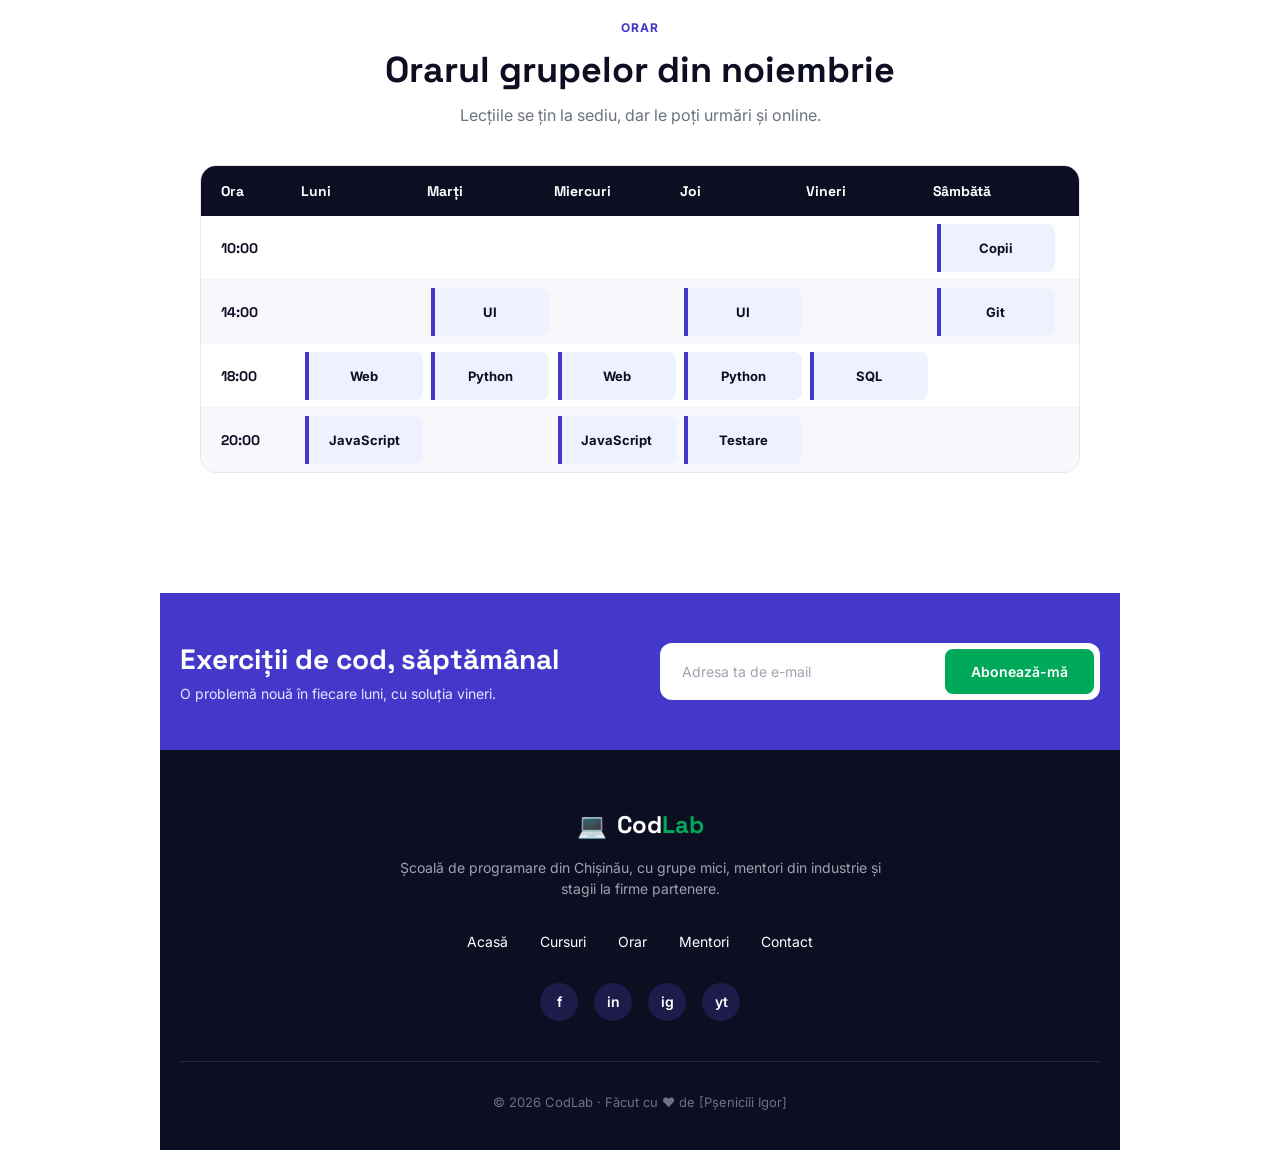
==== commit efd8a67a: "Modificările finale, soluționare problemei cu butonul din bara de navigare" ====
--- a/CodLab.html
+++ b/CodLab.html
@@ -23,18 +23,18 @@
         <p> 📞 060 512 707 · ✉ inscrieri@codlab.md </p>
         <p> Luni-Sâmbătă, 09:00-20:00</p>
     </div>
-    <header calss="container">
+    <header class="container">
 
         <nav class="navigation container">
-            <h1 class="logo-text">💻 Cod<span class="logo-verde">Lab</span></h1>
+            <h1 class="logo-text">💻 Cod<span class="logo-text2">Lab</span></h1>
             <ul class="nav-bar-ul">
                 <li><a href="#acasa" class="active">Acasă</a></li>
                 <li><a href="#cursuri">Cursuri</a></li>
                 <li><a href="#orar">Orar</a></li>
                 <li><a href="#mentori">Mentori</a></li>
                 <li><a href="#contact">Contact</a></li>
-                <li><a href="#lectie-proba" class="btn-lectie-proba">Lecție de probă</a></li>
             </ul>
+            <a href="#lectie-proba" class="btn-lectie-proba">Lecție de probă</a>
         </nav>
     </header>
     <main>
--- a/CodLab.CSS
+++ b/CodLab.CSS
@@ -60,7 +60,8 @@
     display: flex;
     align-items: center;
     list-style: none;
-    gap: 32px;
+    margin-left: 200px;
+    gap: 30px;
 }
 
 .nav-bar-ul a {
@@ -73,17 +74,16 @@
     font-size: 15px;
     line-height: 100%;
     letter-spacing: 0%;
-
 }
 
 .nav-bar-ul a:hover {
     color: #4338CA;
-    border-bottom: 3px solid #4338CA;
-    padding-bottom: 3px;
+    border-bottom: 2px solid #4338CA;
+    padding-bottom: 4px;
 }
 
 .btn-lectie-proba {
-   background-color: #4338CA;
+    background-color: #4338CA;
     color: #ffffff !important;
     text-decoration: none;
     font-family: 'Inter', sans-serif;
@@ -97,6 +97,13 @@
 .btn-lectie-proba:hover {
     background-color: #ffffff;
     color: #4338CA !important;
+    text-decoration: none;
+    font-family: 'Inter', sans-serif;
+    font-weight: 500;
+    font-size: 15px;
+    padding: 10px 20px;
+    border-radius: 8px;
+    display: inline-block;
 }
 
 .Anunț {
@@ -107,7 +114,7 @@
 }
 
 .partea-cu-poza {
-position: relative;
+    position: relative;
     width: 420px;
     height: 400px;
     flex-shrink: 0;
@@ -331,21 +338,26 @@
 }
 
 .icon-chat-container {
-    position: absolute;
-    top: -20px;
-    right: -20px;
-    width: 58px;
-    height: 58px;
-    background-color: #059669;
+    position: fixed;
+    bottom: 30px;
+    right: 30px;
+    background-color: #00A859;
+    width: 60px;
+    height: 60px;
     border-radius: 50%;
     display: flex;
     align-items: center;
     justify-content: center;
+    z-index: 9999;
+    cursor: pointer;
+    transition: transform 0.2s ease;
+}
+.icon-chat-container:hover {
+    transform: scale(1.05);
 }
 
 .icon-chat {
     font-size: 24px;
-    color: #ffffff;
 }
 
 .eticheta-mica {
@@ -372,7 +384,6 @@
     padding: 40px 0;
     background-color: transparent;
     border: none;
-    box-shadow: none;
     position: relative;
 }
 
@@ -531,14 +542,9 @@
 }
 
 .stele {
-    color: #F59E0B;
     font-size: 13px;
     margin-bottom: 6px;
     letter-spacing: 2px;
-}
-
-.stea-plina {
-    color: #F59E0B;
 }
 
 .stea-goala {
@@ -607,6 +613,7 @@
     margin: 80px auto;
     padding: 40px 0;
 }
+
 .continut-marturii {
     text-align: center;
 }
@@ -646,6 +653,7 @@
 }
 
 .stele {
+    color: #F59E0B;
     font-size: 14px;
     margin-bottom: 20px;
     letter-spacing: 2px;
@@ -715,7 +723,6 @@
 
 .continut-galerie {
     text-align: center;
-    margin: auto 20px;
 }
 
 .eticheta-mica {
@@ -739,6 +746,7 @@
     display: grid;
     grid-template-columns: repeat(3, 1fr);
     gap: 24px;
+    padding: 0 20px;
 }
 
 .coloana-stanga,
@@ -763,6 +771,7 @@
 
 .coloana-centru img {
     width: 100%;
+    height: calc(50% - 12px);
     object-fit: cover;
     border-radius: 16px;
 }
@@ -772,6 +781,7 @@
     margin: 80px auto;
     padding: 40px 0;
 }
+
 .continut-orar {
     text-align: center;
 }
@@ -803,9 +813,11 @@
 .tabel-orar {
     width: 880px;
     margin: 0 auto;
+    background-color: #ffffff;
     border-radius: 16px;
     border: 1px solid #E5E7EB;
     overflow: hidden;
+    text-align: left;
 }
 
 .tabel-header {
@@ -839,6 +851,10 @@
     border-bottom: 1px solid #F7F7FC;
     height: 64px;
     box-sizing: border-box;
+}
+
+.tabel-rand:last-child {
+    border-bottom: none;
 }
 
 .ora {
@@ -952,4 +968,103 @@
 .buton-abonare:hover {
     background-color: #ffffff;
     color: #00A859;
+}
+
+.footer-site {
+    background-color: #0D0E22;
+    padding: 60px 0 40px 0;
+    color: #ffffff;
+}
+
+.continut-footer {
+    max-width: 960px;
+    margin: 0 auto;
+    padding: 0 20px;
+    display: flex;
+    flex-direction: column;
+    align-items: center;
+    text-align: center;
+}
+
+.footer-logo {
+    display: flex;
+    align-items: center;
+    gap: 10px;
+    font-family: 'Space Grotesk', sans-serif;
+    font-size: 24px;
+    font-weight: 700;
+    margin-bottom: 16px;
+}
+
+.logo-verde {
+    color: #00A859;
+}
+
+.footer-descriere {
+    font-family: 'Inter', sans-serif;
+    font-size: 14px;
+    color: #9CA3AF;
+    max-width: 500px;
+    line-height: 1.5;
+    margin-bottom: 32px;
+}
+
+.footer-meniu {
+    list-style: none;
+    display: flex;
+    gap: 32px;
+    padding: 0;
+    margin: 0 0 32px 0;
+}
+
+.footer-meniu a {
+    font-family: 'Inter', sans-serif;
+    font-size: 14px;
+    color: #ffffff;
+    text-decoration: none;
+    transition: color 0.2s;
+}
+
+.footer-meniu a:hover {
+    color: #00A859;
+}
+
+.footer-social {
+    display: flex;
+    gap: 16px;
+    margin-bottom: 40px;
+}
+
+.social-icon {
+    width: 38px;
+    height: 38px;
+    background-color: #1E1B4B;
+    border-radius: 50%;
+    display: flex;
+    align-items: center;
+    justify-content: center;
+    color: #ffffff;
+    font-family: 'Inter', sans-serif;
+    font-size: 14px;
+    font-weight: 600;
+    text-decoration: none;
+    transition: background-color 0.2s;
+}
+
+.social-icon:hover {
+    background-color: #4338CA;
+}
+
+.footer-linie {
+    width: 100%;
+    height: 1px;
+    background-color: #1F2937;
+    margin-bottom: 32px;
+}
+
+.footer-copyright {
+    font-family: 'Inter', sans-serif;
+    font-size: 13px;
+    color: #6B7280;
+    margin: 0;
 }
